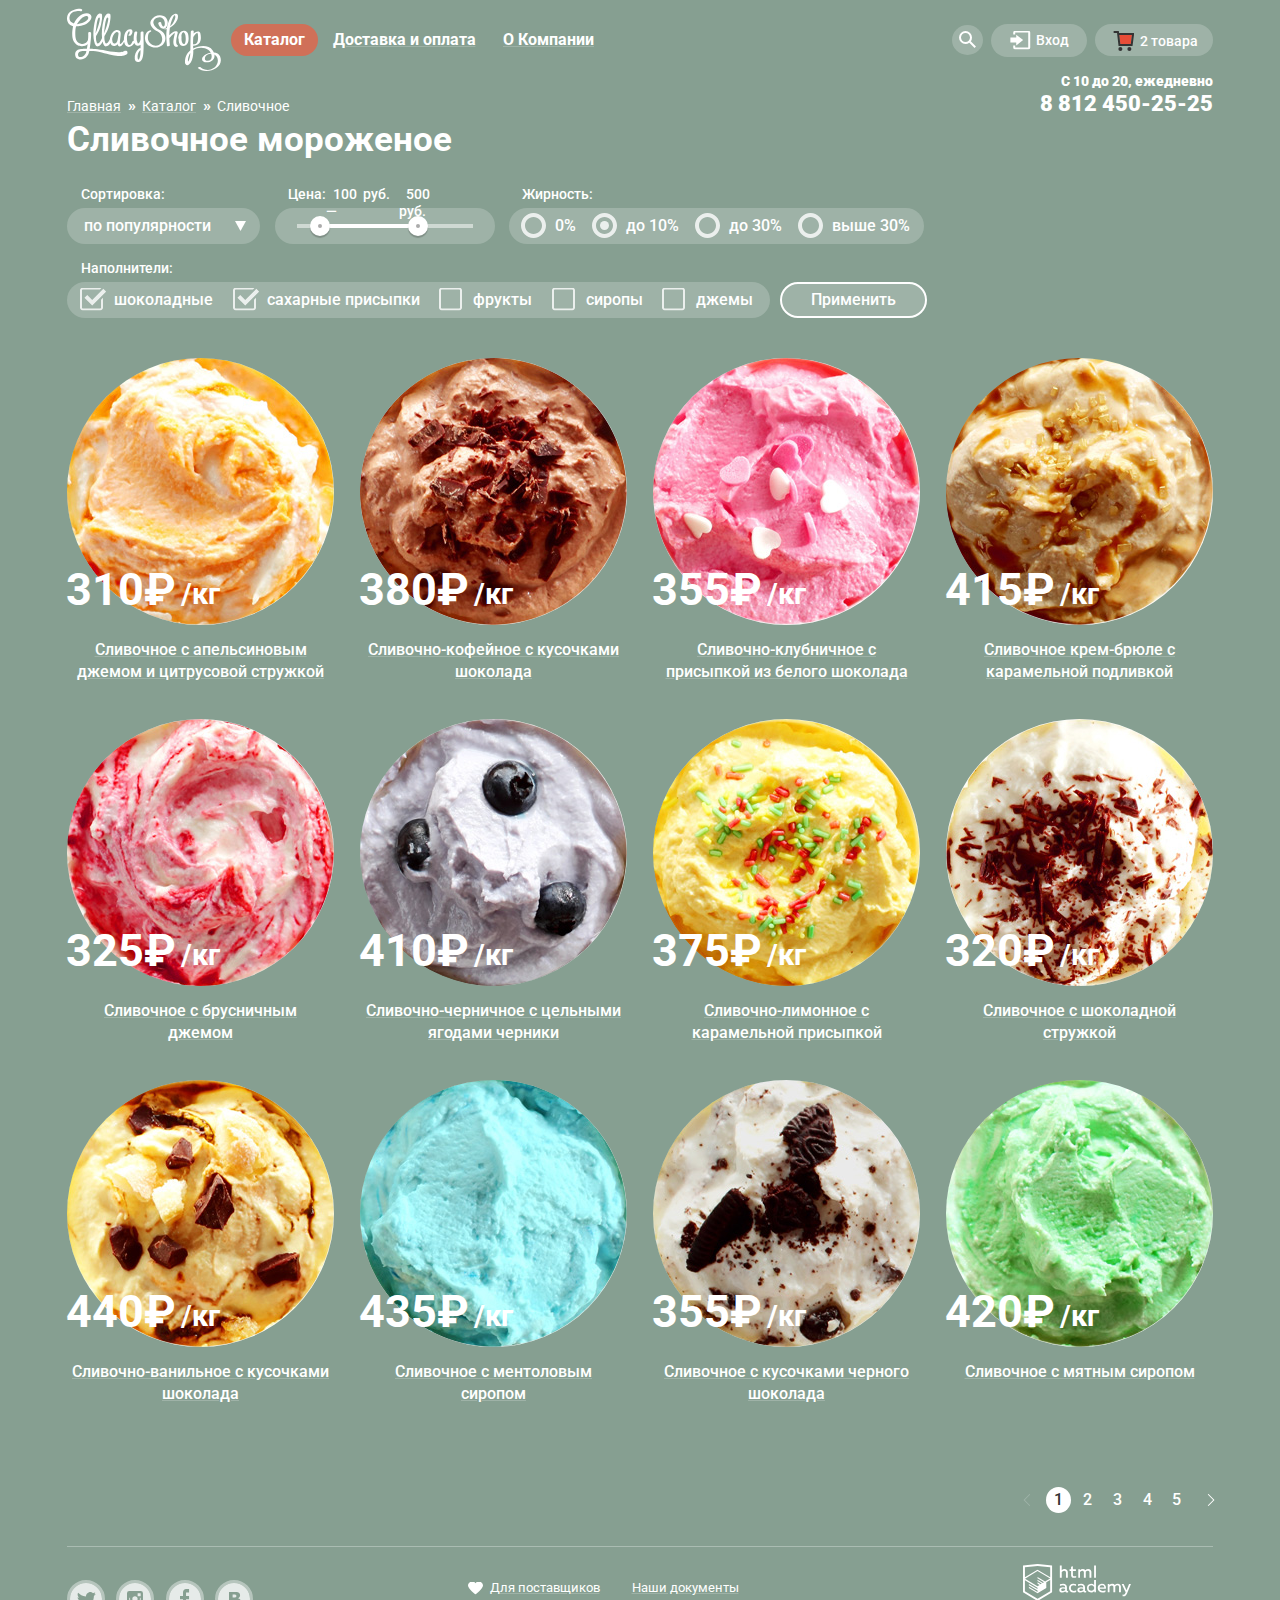
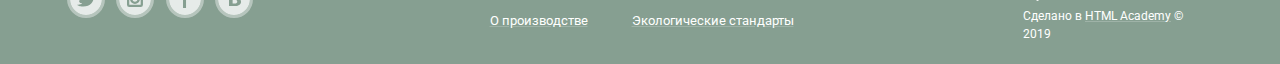
==== catalog.html @ 472b32ab "project Gllacy" ====
<!DOCTYPE html>
<html lang="ru">

<head>
	<meta charset="UTF-8">
	<title>HTML Academy: Каталог Глейси</title>
	<link href="https://fonts.googleapis.com/css?family=Roboto:400,500,700&amp;subset=cyrillic" rel="stylesheet">
	<link rel="stylesheet" href="css/normalize.css">
	<link rel="stylesheet" href="css/style.css">
	<link rel="shortcut icon" type="image/x-icon" href="img/ico/icon-favicon.ico">
</head>

<body class="inner-page container">
	<header class="main-header container">
		<nav class="main-navigation">
			<a class="main-header-logo" href="index.html">
				<img src="img/svg/logo.svg" width="154" height="64" alt="Логотип «Gllacy»">
			</a>
			<ul class="site-navigation-list">
				<li class="site-navigation-item site-navigation-item--active">
					<a class="site-navigation-link" href="#">Каталог</a>
					<div class="submenu-block">
						<ul class="submenu-site-navigation">
							<li class="submenu-site-item submenu-site-item--title">
								<span class="submenu-title">Новинки</span>
							</li>
							<li class="submenu-site-item submenu-site-link--current">
								<a class="submenu-site-link">Сливочное</a>
							</li>
							<li class="submenu-site-item">
								<a class="submenu-site-link" href="#">Щербеты</a>
							</li>
							<li class="submenu-site-item">
								<a class="submenu-site-link" href="#">Фруктовый лед</a>
							</li>
							<li class="submenu-site-item">
								<a class="submenu-site-link" href="#">Мелорин</a>
							</li>
						</ul>
					</div>
				</li>
				<li class="site-navigation-item">
					<a class="site-navigation-link" href="#">Доставка и оплата</a>
				</li>
				<li class="site-navigation-item">
					<a class="site-navigation-link" href="#">О Компании</a>
				</li>
			</ul>
			<ul class="user-navigation">
				<li class="search-item">
					<a class="btn btn-user-navigation btn-search" href="#" aria-label="Поиск">
						<svg xmlns="http://www.w3.org/2000/svg" xmlns:xlink="http://www.w3.org/1999/xlink" width="17" height="17"
							viewBox="0 0 17 17">
							<path fill="#fff"
								d="M16.958 15.527L11.75 10.32A6.455 6.455 0 0 0 13 6.5 6.5 6.5 0 1 0 6.5 13a6.465 6.465 0 0 0 3.839-1.263l5.205 5.204 1.414-1.414zM6.5 11C4.019 11 2 8.981 2 6.5S4.019 2 6.5 2 11 4.019 11 6.5 8.981 11 6.5 11z" />
						</svg>
					</a>
					<div class="search-block">
						<form class="form-search" action="https://echo.htmlacademy.ru" method="GET">
							<input type="search" placeholder="Что ищем?">
						</form>
					</div>
				</li>
				<li class="input-item">
					<a class="btn btn-user-navigation btn-input" href="#">Вход</a>
					<div class="input-block">
						<form class="form-input" action="https://echo.htmlacademy.ru" method="POST">
							<p class="form-item-input">
								<input type="email" placeholder="Электронная почта">
							</p>
							<p class="form-item-input">
								<input type="password" placeholder="Пароль">
							</p>
							<div class="form-item-bottom">
								<button class="btn btn-input-form" type="submit">Войти</button>
								<p class="form-link-block">
									<a class="form-link form-link-restore" href="#">Забыли пароль?</a>
									<a class="form-link form-link-regist" href="#">Новая регистрация</a>
								</p>
							</div>
						</form>
					</div>
				</li>
				<li class="basket-item">
					<a class="btn btn-user-navigation btn-basket" href="#">2 товара</a>
					<div class="basket-block">
						<div class="basket-form-block">
							<div class="basket-table-row">
								<button class="btn-delete" type="button" aria-label="Убрать из корзины"></button>
								<p class="basket-goods-name">Пломбир с апельсиновым джемом</p>
								<p class="basket-goods-worth">1,5 кг х <span class="decor-el-price">200 руб.</span></p>
								<p class="basket-goods-price">300 руб.</p>
							</div>
							<div class="basket-table-row">
								<button class="btn-delete" type="button" aria-label="Убрать из корзины"></button>
								<p class="basket-goods-name">Клубничный пломбир с присыпкой из белого шоколада</p>
								<p class="basket-goods-worth">1,5 кг х <span class="decor-el-price">300 руб.</span></p>
								<p class="basket-goods-price">450 руб.</p>
							</div>
							<span class="basket-table-title">Итого: 750 руб.</span>
							<a class="btn btn-basket-table" href="#">Оформить заказ</a>
						</div>
					</div>
				</li>
			</ul>
		</nav>
		<p class="header-contacts">
			<b class="header-contacts-time">С 10 до 20, ежедневно</b>
			<b class="header-contacts-tel">8 812 450-25-25</b>
		</p>
	</header>
	<main class="container">
		<section class="breadcrumbs">
			<h2 class="visually-hidden">Навигационная цепочка</h2>
			<ul class="breadcrumbs-list">
				<li class="breadcrumbs-item">
					<a href="index.html">Главная</a>
				</li>
				<li class="breadcrumbs-item">
					<a href="#">Каталог</a>
				</li>
				<li class="breadcrumbs-item breadcrumbs-item-current">
					<a>Сливочное</a>
				</li>
			</ul>
		</section>

		<h1 class="catalog-title">Сливочное мороженое</h1>

		<section class="filters">
			<h2 class="visually-hidden">Фильтры:</h2>
			<form class="filters-form" method="POST" action="https://echo.htmlacademy.ru">
				<fieldset class="filters-item filters-sorting">
					<legend class="legend-title">Сортировка:</legend>
					<select class="sorting-list" name="sorting">
						<option value="popular">По популярности</option>
						<option value="up">Сначала недорогие</option>
						<option value="down">Сначала дорогие</option>
						<option value="fat">По жирности</option>
					</select>
				</fieldset>
				<fieldset class="filters-item filters-range">
					<legend class="legend-title legend-price-title">Цена:</legend>
					<div class="range-filter">
						<div class="range-controls">
							<div class="scale">
								<div class="bar"></div>
							</div>
							<div class="toggle toggle-min"></div>
							<div class="toggle toggle-max"></div>
						</div>
						<div class="price-controls">
							<label class="min-price">
								<input type="text" name="min-price" value="100">руб.&mdash;
							</label>
							<label class="max-price">
								<input type="text" name="max-price" value="500">руб.
							</label>
						</div>
					</div>
				</fieldset>
				<fieldset class="filters-item filters-fat">
					<legend class="legend-title legend-fat-title">Жирность:</legend>
					<ul class="filters-fat-list">
						<li class="filters-fat-item">
							<input class="visually-hidden filters-form-input filters-form-radio" id="id-fat-0" type="radio" name="filters-radio" value="fat-0">
							<label for="id-fat-0">0%</label>
						</li>
						<li class="filters-fat-item">
							<input class="visually-hidden filters-form-input filters-form-radio" id="id-fat-to-10" type="radio" name="filters-radio" value="fat-to-10" checked>
							<label for="id-fat-to-10">до 10%</label>
						</li>
						<li class="filters-fat-item">
							<input class="visually-hidden filters-form-input filters-form-radio" id="id-fat-to-30" type="radio" name="filters-radio" value="fat-to-30">
							<label for="id-fat-to-30">до 30%</label>
						</li>
						<li class="filters-fat-item">
							<input class="visually-hidden filters-form-input filters-form-radio" id="id-fat-from-30" type="radio" name="filters-radio" value="fat-from-30">
							<label for="id-fat-from-30">выше 30%</label>
						</li>
					</ul>
				</fieldset>
				<fieldset class="filters-item filters-filler">
					<legend class="legend-title">Наполнители:</legend>
					<ul class="filters-filler-list">
						<li class="filters-filler-item">
							<input class="visually-hidden filters-form-input filters-form-checkbox" id="id-filler-chocolate" type="checkbox" name="chocolate" checked>
							<label for="id-filler-chocolate">Шоколадные</label>
						</li>
						<li class="filters-filler-item">
							<input class="visually-hidden filters-form-input filters-form-checkbox" id="id-filler-sugar-powder" type="checkbox" name="sugar-powder" checked>
							<label for="id-filler-sugar-powder">Сахарные присыпки</label>
						</li>
						<li class="filters-filler-item">
							<input class="visually-hidden filters-form-input filters-form-checkbox" id="id-filler-fruit" type="checkbox" name="fruit">
							<label for="id-filler-fruit">Фрукты</label>
						</li>
						<li class="filters-filler-item">
							<input class="visually-hidden filters-form-input filters-form-checkbox" id="id-filler-syrop" type="checkbox" name="syrop">
							<label for="id-filler-syrop">Сиропы</label>
						</li>
						<li class="filters-filler-item">
							<input class="visually-hidden filters-form-input filters-form-checkbox" id="id-filler-jam" type="checkbox" name="jam">
							<label for="id-filler-jam">Джемы</label>
						</li>
					</ul>
				</fieldset>
				<button class="btn btn-filters" type="submit">Применить</button>
			</form>
		</section>
		
		<section class="catalog">
			<ul class="catalog-list">
				<li class="catalog-item">
					<a class="catalog-item-title" href="#">
						<h3>Сливочное с апельсиновым джемом и цитрусовой стружкой</h3>
					</a>
					<img class="catalog-item-img" src="img/jpg/hits1.jpg" width="267" height="267"
						alt="Сливочное с апельсиновым джемом мороженое">
					<p class="catalog-item-price">310₽<span class="price-element">/кг</span></p>
					<div class="catalog-item-hover-btn">
						<a class="btn btn-fast-view" href="#">Быстрый просмотр</a>
					</div>
				</li>
				<li class="catalog-item">
					<a class="catalog-item-title" href="#">
						<h3>Сливочно-кофейное с кусочками шоколада</h3>
					</a>
					<img class="catalog-item-img" src="img/jpg/hits2.jpg" width="267" height="267"
						alt="Сливочное с апельсиновым джемом мороженое">
					<p class="catalog-item-price">380₽<span class="price-element">/кг</span></p>
					<div class="catalog-item-hover-btn">
						<a class="btn btn-fast-view" href="#">Быстрый просмотр</a>
					</div>
				</li>
				<li class="catalog-item">
					<a class="catalog-item-title" href="#">
						<h3>Сливочно-клубничное с присыпкой из белого шоколада</h3>
					</a>
					<img class="catalog-item-img" src="img/jpg/hits3.jpg" width="267" height="267" alt="Сливочно-клубничное мороженое">
					<p class="catalog-item-price">355₽<span class="price-element">/кг</span></p>
					<div class="catalog-item-hover-btn">
						<a class="btn btn-fast-view" href="#">Быстрый просмотр</a>
					</div>
				</li>
				<li class="catalog-item">
					<a class="catalog-item-title" href="#">
						<h3>Сливочное крем-брюле с карамельной подливкой</h3>
					</a>
					<img class="catalog-item-img" src="img/jpg/hits4.jpg" width="267" height="267" alt="Сливочное крем-брюле">
					<p class="catalog-item-price">415₽<span class="price-element">/кг</span></p>
					<div class="catalog-item-hover-btn">
						<a class="btn btn-fast-view" href="#">Быстрый просмотр</a>
					</div>
				</li>
				<li class="catalog-item">
					<a class="catalog-item-title" href="#">
						<h3>Сливочное с брусничным джемом</h3>
					</a>
					<img class="catalog-item-img" src="img/jpg/product5.jpg" width="267" height="267" alt="Сливочное с брусничным джемом">
					<p class="catalog-item-price">325₽<span class="price-element">/кг</span></p>
					<div class="catalog-item-hover-btn">
						<a class="btn btn-fast-view" href="#">Быстрый просмотр</a>
					</div>
				</li>
				<li class="catalog-item">
					<a class="catalog-item-title" href="#">
						<h3>Сливочно-черничное с цельными ягодами черники</h3>
					</a>
					<img class="catalog-item-img" src="img/jpg/product6.jpg" width="267" height="267" alt="Сливочно-черничное мороженое">
					<p class="catalog-item-price">410₽<span class="price-element">/кг</span></p>
					<div class="catalog-item-hover-btn">
						<a class="btn btn-fast-view" href="#">Быстрый просмотр</a>
					</div>
				</li>
				<li class="catalog-item">
					<a class="catalog-item-title" href="#">
						<h3>Сливочно-лимонное с карамельной присыпкой</h3>
					</a>
					<img class="catalog-item-img" src="img/jpg/product7.jpg" width="267" height="267" alt="Сливочно-лимонное мороженое">
					<p class="catalog-item-price">375₽<span class="price-element">/кг</span></p>
					<div class="catalog-item-hover-btn">
						<a class="btn btn-fast-view" href="#">Быстрый просмотр</a>
					</div>
				</li>
				<li class="catalog-item">
					<a class="catalog-item-title" href="#">
						<h3>Сливочное с шоколадной стружкой</h3>
					</a>
					<img class="catalog-item-img" src="img/jpg/product8.jpg" width="267" height="267" alt="Сливочное с шоколадной стружкой">
					<p class="catalog-item-price">320₽<span class="price-element">/кг</span></p>
					<div class="catalog-item-hover-btn">
						<a class="btn btn-fast-view" href="#">Быстрый просмотр</a>
					</div>
				</li>
				<li class="catalog-item">
					<a class="catalog-item-title" href="#">
						<h3>Сливочно-ванильное с кусочками шоколада</h3>
					</a>
					<img class="catalog-item-img" src="img/jpg/product9.jpg" width="267" height="267" alt="Сливочно-ванильное мороженое">
					<p class="catalog-item-price">440₽<span class="price-element">/кг</span></p>
					<div class="catalog-item-hover-btn">
						<a class="btn btn-fast-view" href="#">Быстрый просмотр</a>
					</div>
				</li>
				<li class="catalog-item">
					<a class="catalog-item-title" href="#">
						<h3>Сливочное с ментоловым сиропом</h3>
					</a>
					<img class="catalog-item-img" src="img/jpg/product10.jpg" width="267" height="267" alt="Сливочное с ментоловым сиропом">
					<p class="catalog-item-price">435₽<span class="price-element">/кг</span></p>
					<div class="catalog-item-hover-btn">
						<a class="btn btn-fast-view" href="#">Быстрый просмотр</a>
					</div>
				</li>
				<li class="catalog-item">
					<a class="catalog-item-title" href="#">
						<h3>Сливочное с кусочками черного шоколада</h3>
					</a>
					<img class="catalog-item-img" src="img/jpg/product11.jpg" width="267" height="267" alt="Сливочное с кусочками черного шоколада">
					<p class="catalog-item-price">355₽<span class="price-element">/кг</span></p>
					<div class="catalog-item-hover-btn">
						<a class="btn btn-fast-view" href="#">Быстрый просмотр</a>
					</div>
				</li>
				<li class="catalog-item">
					<a class="catalog-item-title" href="#">
						<h3>Сливочное с мятным сиропом</h3>
					</a>
					<img class="catalog-item-img" src="img/jpg/product12.jpg" width="267" height="267" alt="Сливочное с мятным сиропом">
					<p class="catalog-item-price">420₽<span class="price-element">/кг</span></p>
					<div class="catalog-item-hover-btn">
						<a class="btn btn-fast-view" href="#">Быстрый просмотр</a>
					</div>
				</li>
			</ul>
		</section>
		
		<section class="pagination">
			<h2 class="visually-hidden">Пагинация по каталогу</h2>
			<ul class="pagination-list">
				<li class="pagination-item pagination-item-back">
					<a class="btn-pagination">
						<span class="visually-hidden">Назад</span>
					</a>
				</li>
				<li class="pagination-item pagination-item-current">
					<a class="btn-pagination">1</a>
				</li>
				<li class="pagination-item">
					<a class="btn-pagination" href="#">2</a>
				</li>
				<li class="pagination-item">
					<a class="btn-pagination" href="#">3</a>
				</li>
				<li class="pagination-item">
					<a class="btn-pagination" href="#">4</a>
				</li>
				<li class="pagination-item">
					<a class="btn-pagination" href="#">5</a>
				</li>
				<li class="pagination-item pagination-item-next">
					<a class="btn-pagination btn-pagination-next" href="#">
						<span class="visually-hidden">Вперед</span>
					</a>
				</li>
			</ul>
		</section>
	</main>
	<footer class="main-footer container">
		<ul class="footer-social-list">
			<li class="footer-social-item">
				<a class="social-btn social-btn-tw" href="#">
					<span class="visually-hidden">Твиттер</span>
					<svg xmlns="http://www.w3.org/2000/svg" width="32" height="32" viewBox="0 0 32 32">
						<path fill="#FFF"
							d="M16 0C7.164 0 0 7.164 0 16c0 8.837 7.164 16 16 16 8.837 0 16-7.163 16-16 0-8.836-7.163-16-16-16zm7.944 12.809c-.251 6.516-3.463 10.832-10.992 10.702h-.486c-.447 0-4.543-.443-5.344-1.823 2.479.19 4.247-.406 5.12-1.136-1.048-.289-2.923-.461-3.251-2.848.384.104.618.221 1.299.113-1.307-.824-2.758-1.519-2.679-3.643.311.317 1.164.518 1.46.457-.768-.233-2.149-3.244-.974-4.781 1.984 1.79 4.075 3.482 7.804 3.643.227-2.214 1.24-3.699 3.168-4.325 1.84-.479 3.255.26 3.901 1.138.737-.224 1.453-.466 2.193-.685-.004.833-.569 1.463-.935 1.709.747.165 1.423-.475 1.423-.475-.184.963-1.094 1.725-1.707 1.954z" />
					</svg>
				</a>
			</li>
			<li class="footer-social-item">
				<a class="social-btn" href="#">
					<span class="visually-hidden">Инстаграм</span>
					<svg xmlns="http://www.w3.org/2000/svg" width="32" height="32" viewBox="0 0 32 32">
						<g fill="#FFF">
							<path
								d="M20.916 16a4.938 4.938 0 1 1-9.877 0c0-.394.051-.773.138-1.14h-.897v6.838h11.396V14.86h-.897c.086.367.137.746.137 1.14z" />
							<path
								d="M15.978 18.659c1.466 0 2.659-1.193 2.659-2.659s-1.193-2.659-2.659-2.659c-1.466 0-2.659 1.193-2.659 2.659s1.192 2.659 2.659 2.659zM18.637 10.302h3.039v3.039h-3.039z" />
							<path
								d="M16 0C7.164 0 0 7.164 0 16c0 8.837 7.164 16 16 16 8.837 0 16-7.163 16-16 0-8.836-7.163-16-16-16zm7.955 21.698a2.285 2.285 0 0 1-2.279 2.279H10.279A2.285 2.285 0 0 1 8 21.698V10.302a2.286 2.286 0 0 1 2.279-2.279h11.396a2.286 2.286 0 0 1 2.279 2.279v11.396z" />
						</g>
					</svg>
				</a>
			</li>
			<li class="footer-social-item">
				<a class="social-btn" href="#">
					<span class="visually-hidden">Фейсбук</span>
					<svg xmlns="http://www.w3.org/2000/svg" width="32" height="32" viewBox="0 0 32 32">
						<path fill="#FFF"
							d="M16 0C7.164 0 0 7.163 0 16s7.164 16 16 16c8.837 0 16-7.164 16-16S24.837 0 16 0zm4.062 9.455h-3.021v3.444h3.021v3.445h-3.021v8.61H14.02v-8.61H11v-3.445h3.021V9.455c0-1.902 1.353-3.445 3.021-3.445h3.021v3.445z" />
					</svg>
				</a>
			</li>
			<li class="footer-social-item">
				<a class="social-btn" href="#">
					<span class="visually-hidden">Вконтакте</span>
					<svg xmlns="http://www.w3.org/2000/svg" width="32" height="32" viewBox="0 0 32 32">
						<g fill="#FFF">
							<path
								d="M16.637 14.495c.402-.019.719-.082.951-.188.326-.145.54-.33.641-.559.101-.229.15-.496.15-.797 0-.232-.058-.465-.174-.697-.116-.232-.322-.405-.617-.517-.264-.1-.592-.155-.984-.165a76.242 76.242 0 0 0-1.652-.014h-.339v2.965h.565c.571 0 1.057-.009 1.459-.028zM18.118 17.084c-.282-.081-.672-.125-1.166-.132a127.97 127.97 0 0 0-1.55-.009h-.79v3.493h.264c1.014 0 1.74-.003 2.18-.009a3.2 3.2 0 0 0 1.212-.245c.377-.157.633-.364.774-.625s.214-.562.214-.9c0-.446-.088-.788-.261-1.03-.17-.241-.464-.423-.877-.543z" />
							<path
								d="M16 0C7.164 0 0 7.164 0 16c0 8.837 7.164 16 16 16 8.837 0 16-7.163 16-16 0-8.836-7.163-16-16-16zm6.602 20.531a3.73 3.73 0 0 1-1.124 1.327c-.552.415-1.161.71-1.823.886s-1.501.264-2.519.264h-6.121V8.987h5.443c1.13 0 1.957.038 2.48.113a5.126 5.126 0 0 1 1.561.5c.533.27.929.632 1.189 1.087.26.455.392.975.392 1.558 0 .678-.179 1.278-.536 1.795-.358.518-.863.92-1.517 1.208v.075c.917.182 1.642.559 2.179 1.13.537.571.807 1.325.807 2.261 0 .678-.138 1.283-.411 1.817z" />
						</g>
					</svg>
				</a>
			</li>
		</ul>
		<ul class="footer-menu-list">
			<li class="footer-menu-item">
				<a class="footer-supplier-link" href="#">Для поставщиков</a>
			</li>
			<li class="footer-menu-item ">
				<a href="#">Наши документы</a>
			</li>
			<li class="footer-menu-item footer-menu-item--production">
				<a href="#">О производстве</a>
			</li>
			<li class="footer-menu-item ">
				<a href="#">Экологические стандарты</a>
			</li>
		</ul>
		<div class="footer-copyright">
			<img src="img/svg/logo-htmlacademy.svg" width="108" height="39" alt="Логотип «HTML Academy»">
			<p class="copyright-text">Сделано в <a class="footer-copyright-link"
					href="https://htmlacademy.ru/profession/frontender" target="_blank">HTML
					Academy</a> © 2019</p>
		</div>
	</footer>
</body>

</html>
---- css/style.css ----
body {
	height: 100%;
	margin: 0 auto;

	font-family: "Roboto",  "Verdana", sans-serif;
	font-size: 16px;
	line-height: 22px;
	font-weight: 700;
	color: rgba(255, 255, 255, 1);

	background-color: rgba(134, 159, 145, 1);
}

.container {
	max-width: 1146px;
	margin: 0 auto;
}

img {
	max-width: 100%;
	height: auto;
}

a {
	text-decoration: none;
}

.visually-hidden:not(:focus):not(:active),
input[type="checkbox"].visually-hidden,
input[type="radio"].visually-hidden {
    position: absolute;
    width: 1px;
    height: 1px;
    margin: -1px;
    border: 0;
    padding: 0;
    white-space: nowrap;
    -webkit-clip-path: inset(100%);
            clip-path: inset(100%);
    clip: rect(0 0 0 0);
    overflow: hidden;
}

.wrapper-background {
	width: 100%;
	background-repeat: no-repeat;
	background-position: center 0;

	-webkit-transition: 0.4s ease-out;

	-o-transition: 0.4s ease-out;

	transition: 0.4s ease-out;
}

.wrapper-background--first {
	background-color: rgba(134, 159, 145, 1);
	background-image: url("../img/png/banner-cream1.png");
}

.wrapper-background--second {
	background-color: rgba(137, 150, 166, 1);
	background-image: url("../img/png/banner-cream2.png");
}

.wrapper-background--third {
	background-color: rgba(157, 139, 132, 1);
	background-image: url("../img/png/banner-cream3.png");
}

.btn {
	display: inline-block;

	font-size: 18px;
	color: rgba(255, 255, 255, 1);
	text-align: center;
	vertical-align: middle;

	border: none;
	background-image: -webkit-gradient(linear, left top, left bottom, from(#f26843), to(#e74a35));
	background-image: -webkit-linear-gradient(#f26843, #e74a35);
	background-image: -o-linear-gradient(#f26843, #e74a35);
	background-image: linear-gradient(#f26843, #e74a35);
	-webkit-box-shadow: 0px 2px 2px 0px rgba(172, 16, 0, 0.6);
	        box-shadow: 0px 2px 2px 0px rgba(172, 16, 0, 0.6);

	cursor: pointer;
}

.btn:hover,
.btn:focus {
	background-image: -webkit-gradient(linear, left top, left bottom, from(#f58669), to(#ec6f5e));
	background-image: -webkit-linear-gradient(#f58669, #ec6f5e);
	background-image: -o-linear-gradient(#f58669, #ec6f5e);
	background-image: linear-gradient(#f58669, #ec6f5e);
}

.btn:active {
	background-image: -webkit-gradient(linear, left top, left bottom, from(#e74a35), to(#f26843));
	background-image: -webkit-linear-gradient(#e74a35, #f26843);
	background-image: -o-linear-gradient(#e74a35, #f26843);
	background-image: linear-gradient(#e74a35, #f26843);
	-webkit-box-shadow: inset 0px 2px 2px 0px rgba(148, 39, 24, 1);
	        box-shadow: inset 0px 2px 2px 0px rgba(148, 39, 24, 1);
}

.main-header {
	position: relative;

	display: -webkit-box;

	display: -ms-flexbox;

	display: flex;
	-webkit-box-pack: justify;
	    -ms-flex-pack: justify;
	        justify-content: space-between;
}

.inner-page .main-header {
	margin-bottom: 15px;
}

.main-navigation {
	display: -webkit-box;
	display: -ms-flexbox;
	display: flex;
	flex-wrap: wrap;
	width: 100%;
	min-height: 80px;
}

.main-header-logo {
	-ms-flex-item-align: center;
	    -ms-grid-row-align: center;
	    align-self: center;
	width: 154px;
	height: 64px;
	margin-right: 10px;
}

.site-navigation-list {
	display: -webkit-box;
	display: -ms-flexbox;
	display: flex;
	flex-wrap: wrap;
	align-content: center;
	-webkit-box-pack: justify;
	    -ms-flex-pack: justify;
	        justify-content: space-between;
	-webkit-box-align: center;
	    -ms-flex-align: center;
	        align-items: center;
	width: 376px;
	margin: 0;
	padding: 0;

	list-style: none;
}

.site-navigation-item {
	position: relative;

	padding: 5px 13px;

	border-radius: 20px;
}

.site-navigation-item:hover {
	background-color: rgba(255, 255, 255, 1);
	
	-webkit-transition: color, background-color 0.2s, 0.2s ease-out;
	
	-o-transition: color, background-color 0.2s, 0.2s ease-out;
	
	transition: color, background-color 0.2s, 0.2s ease-out;
}

.site-navigation-item:hover .site-navigation-link {
	color: rgba(50, 50, 50, 1);
	text-decoration: none;
}

.site-navigation-link {
	line-height: 18px;
	color: rgba(255, 255, 255, 1);
	text-decoration: underline;
	-webkit-text-decoration-color: rgba(255, 255, 255, 0.2);
	        text-decoration-color: rgba(255, 255, 255, 0.2);
}

.site-navigation-item:active {
	-webkit-box-shadow: inset 0px 2px 2px 0px rgba(105, 105, 105, 1);
	        box-shadow: inset 0px 2px 2px 0px rgba(105, 105, 105, 1);
}

.site-navigation-item--active {
	text-decoration: none;

	background-color: rgba(208, 112, 88, 1);
}

.site-navigation-item--active .site-navigation-link {
	text-decoration: none;
}

.site-navigation-item--active:active .site-navigation-link {
	-webkit-box-shadow: none;
	        box-shadow: none;
}

.site-navigation-item--active:hover {
	background-color: rgba(208, 112, 88, 1);
}

.site-navigation-item--active:hover .site-navigation-link {
	color: rgba(255, 255, 255, 1);
}

.submenu-block {
	position: absolute;
	top: 31px;
	left: -6px;
	z-index: 10;
	
	display: none;
	width: 142px;
	padding-top: 5px;

	background-color: transparent;
}

.submenu-site-navigation {
	margin: 0;
	padding: 0;

	list-style: none;

	border-radius: 5px;
	background-color: rgba(255, 255, 255, 1);
	-webkit-box-shadow: 0px 18px 25px 2px rgba(0, 0, 0, 0.4);
	        box-shadow: 0px 18px 25px 2px rgba(0, 0, 0, 0.4);
}

.submenu-site-item {
	padding: 0 20px 10px 19px;
}

.submenu-site-item:nth-child(2) {
	padding: 7px 20px;
}

.submenu-site-item--title {
	margin-right: 9px;
	margin-left: 5px;
	padding: 8px 14px;

	border-bottom: 1px solid rgba(50,50,50,0.2);
}

.submenu-site-item.submenu-site-item--title:hover,
.submenu-site-item.submenu-site-item--title:active {
	background-color: transparent;
}

.submenu-site-item--active {
	background-color: rgba(208, 112, 88, 1);
}

.submenu-site-item--active a {
	color: rgba(255, 255, 255, 1);
}

.submenu-site-link {
	font-weight: 400;
	font-size: 14px;
	line-height: 16px;
	color: rgba(50, 50, 50, 1);
	
	-webkit-transition: 0.2s ease-out;
	
	-o-transition: 0.2s ease-out;
	
	transition: 0.2s ease-out;
}

.submenu-site-item:hover,
.submenu-site-item:focus {
	background-color: rgba(251, 222, 215, 1);
}

.submenu-site-item:active {
	background-color: rgba(246, 181, 165, 1);
}

.submenu-site-link--current {
	padding: 7px 20px;
	background-color: rgba(208, 112, 88, 1);
}

.submenu-site-link--current:hover,
.submenu-site-link--current:active {
	background-color: rgba(208, 112, 88, 1);
}

.submenu-site-link--current .submenu-site-link {
	color: rgba(255, 255, 255, 1);
}

.submenu-title {
	font-size: 14px;
	line-height: 16px;
	color: rgba(50, 50, 50, 1);
}

.site-navigation-item:hover .submenu-block {
	display: block;
}

.user-navigation {
	display: -webkit-box;
	display: -ms-flexbox;
	display: flex;
	-ms-flex-wrap: wrap;
	    flex-wrap: wrap;
	-webkit-box-pack: justify;
	    -ms-flex-pack: justify;
	        justify-content: space-between;
	-webkit-box-align: center;
	    -ms-flex-align: center;
	        align-items: center;
	width: 245px;
	margin: 0;
	margin-left: auto;
	padding: 0;

	list-style: none;
}

.user-navigation li {
	position: relative;

	background-color: rgba(255, 255, 255, 0.2);
}

.user-navigation li:hover {
	background-color: rgba(255, 255, 255, 1);
}

.search-item {
	padding: 4px 7px;

	border-radius: 50%;
}

.btn-user-navigation {
	font-size: 14px;
	line-height: 16px;
	font-weight: 500;

	-webkit-box-shadow: none;

	        box-shadow: none;
	background: transparent;
}

.search-block {
	position: absolute;
	top: 30px;
	right: 0;

	display: none;
	padding-top: 8px;
}

.form-search {
	width: 310px;
	height: 44px;
	padding: 20px 15px;

	border-radius: 5px;
	background-color: rgba(248, 247, 244, 1);
	-webkit-box-shadow: 0px 20px 33px 0px rgba(0, 0, 0, 0.4);
	        box-shadow: 0px 20px 33px 0px rgba(0, 0, 0, 0.4);
}

.search-item:hover .search-block {
	display: block;
}

.form-search input {
	-webkit-box-sizing: border-box;
	        box-sizing: border-box;
	width: 100%;
	height: 100%;
	padding: 13px 14px;

	font-family: "Roboto", "Arial", sans-serif;
	font-weight: 700;
	font-size: 16px;
	line-height: 24px;
	color: rgba(50, 50, 50, 1);

	border-radius: inherit;
	border: none;
	-webkit-box-shadow:  0px 0px 0px 1px rgba(178, 178, 178, 1);
	        box-shadow:  0px 0px 0px 1px rgba(178, 178, 178, 1);
	
	-webkit-transition: 0.2s ease-out;
	
	-o-transition: 0.2s ease-out;
	
	transition: 0.2s ease-out;
}

.form-search input::-webkit-input-placeholder {
	font-weight: 400;
	font-size: 14px;
	line-height: 24px;
	color: rgba(153, 153, 153, 1);
}

.form-search input:-ms-input-placeholder {
	font-weight: 400;
	font-size: 14px;
	line-height: 24px;
	color: rgba(153, 153, 153, 1);
}

.form-search input::-ms-input-placeholder {
	font-weight: 400;
	font-size: 14px;
	line-height: 24px;
	color: rgba(153, 153, 153, 1);
}

.form-search input::placeholder {
	font-weight: 400;
	font-size: 14px;
	line-height: 24px;
	color: rgba(153, 153, 153, 1);
}

.form-search input:hover {
	-webkit-box-shadow: 0px 0px 0px 2px rgba(154, 154, 154, 1);
	        box-shadow: 0px 0px 0px 2px rgba(154, 154, 154, 1);
}

.form-search input:active,
.form-search input:focus {
	-webkit-box-shadow: 0px 0px 0px 1px rgba(0, 0, 0, 0.2);
	        box-shadow: 0px 0px 0px 1px rgba(0, 0, 0, 0.2);
}

.input-item {
	padding: 5px 18px 6px;
	border-radius: 20px;
}

.input-block {
	position: absolute;
	top: 31px;
	right: 0;
	z-index: 10;

	display: none;
	padding-top: 4px;
}

.form-input {
	width: 240px;
	height: 170px;
	padding: 20px 16px 22px 20px;

	border-radius: 5px;
	background-color: rgba(248, 247, 244, 1);
	-webkit-box-shadow: 0px 20px 33px 0px rgba(0, 0, 0, 0.4);
	        box-shadow: 0px 20px 33px 0px rgba(0, 0, 0, 0.4);
}

.input-item:hover .input-block {
	display: block;
}

.form-item-input {
	margin: 0;
	margin-bottom: 20px;
}

.form-item-bottom {
	display: -webkit-box;
	display: -ms-flexbox;
	display: flex;
	-ms-flex-wrap: wrap;
	    flex-wrap: wrap;
	-webkit-box-pack: justify;
	    -ms-flex-pack: justify;
	        justify-content: space-between;
}

.form-link-block {
	width: 121px;
	margin: 0;
}

.form-link-block a:hover,
.form-link-block a:focus {
	color: rgba(232, 77, 55, 1);
	-webkit-text-decoration-color: rgba(232, 77, 55, 1);
	        text-decoration-color: rgba(232, 77, 55, 1);
}

.form-item-input input {
	-webkit-box-sizing: border-box;
	        box-sizing: border-box;
	width: 100%;
	padding: 13px;

	font-family: "Roboto", "Arial", sans-serif;
	font-weight: 700;
	font-size: 16px;
	line-height: 18px;
	color: rgba(50, 50, 50, 1);

	border-radius: 5px;
	border: none;
	-webkit-box-shadow: 0px 0px 0px 1px rgba(178, 178, 178, 1);
	        box-shadow: 0px 0px 0px 1px rgba(178, 178, 178, 1);
	
	-webkit-transition: 0.2s ease-out;
	
	-o-transition: 0.2s ease-out;
	
	transition: 0.2s ease-out;
}

.form-item-input input::-webkit-input-placeholder {
	font-weight: 400;
	font-size: 14px;
	color: rgba(153, 153, 153, 1);
}

.form-item-input input:-ms-input-placeholder {
	font-weight: 400;
	font-size: 14px;
	color: rgba(153, 153, 153, 1);
}

.form-item-input input::-ms-input-placeholder {
	font-weight: 400;
	font-size: 14px;
	color: rgba(153, 153, 153, 1);
}

.form-item-input input::placeholder {
	font-weight: 400;
	font-size: 14px;
	color: rgba(153, 153, 153, 1);
}

.form-item-input input:hover {
	-webkit-box-shadow: 0px 0px 0px 2px rgba(154, 154, 154, 1);
	        box-shadow: 0px 0px 0px 2px rgba(154, 154, 154, 1);
}

.form-item-input input:active,
.form-item-input input:focus {
	-webkit-box-shadow: 0px 0px 0px 1px rgba(154, 154, 154, 0.4);
	        box-shadow: 0px 0px 0px 1px rgba(154, 154, 154, 0.4);
}

.btn-input-form {
	padding: 11px 24px;

	line-height: 24px;

	border-radius: 18px;
	-webkit-box-shadow: 0px 1px 2px 0px rgba(172, 16, 0, 1);
	        box-shadow: 0px 1px 2px 0px rgba(172, 16, 0, 1);
}

.form-link {
	font-size: 13px;
	line-height: 20px;
	font-weight: 400;
	color: rgba(50, 50, 50, 1);

	text-decoration: underline;
	-webkit-text-decoration-color: rgba(50, 50, 50, 1);
	        text-decoration-color: rgba(50, 50, 50, 1);
	
	-webkit-transition: 0.2s ease-out;
	
	-o-transition: 0.2s ease-out;
	
	transition: 0.2s ease-out;
}

.btn-user-navigation:hover,
.btn-user-navigation:focus {
	background: none;
}

.btn-user-navigation:active {
	-webkit-box-shadow: none;
	        box-shadow: none;
}

.search-item:hover path,
.search-item:focus path {
	fill: black;
	
	-webkit-transition: fill 0.2s ease-out;
	
	-o-transition: fill 0.2s ease-out;
	
	transition: fill 0.2s ease-out;
}

.btn-input {
	position: relative;

	padding-left: 27px;
}

.btn-input::before {
	content: "";

	position: absolute;
	top: 50%;
	right: 50%;

	width: 21px;
	height: 19px;

	background-image: url("../img/svg/entrance-white.svg");
	background-repeat: no-repeat;
	background-position: center;

	-webkit-transform: translateY(-50%) translateX(-37%);

	    -ms-transform: translateY(-50%) translateX(-37%);

	        transform: translateY(-50%) translateX(-37%);
}

.basket-item {
	padding: 5px 16px;
	border-radius: 20px;
}

.btn-basket {
	position: relative;
	padding-left: 29px;
}

.inner-page .btn-basket {
	padding-left: 30px;
}

.btn-basket::before {
	content: "";

	position: absolute;
	top: 50%;
	right: 50%;

	width: 21px;
	height: 20px;

	background-image: url("../img/svg/basket.svg");
	background-repeat: no-repeat;
	background-position: center;

	-webkit-transform: translateY(-50%) translateX(-60%);

	    -ms-transform: translateY(-50%) translateX(-60%);

	        transform: translateY(-50%) translateX(-60%);
}

.input-item:hover .btn-input,
.input-item:focus .btn-input,
.basket-item:hover .btn-basket,
.basket-item:focus .btn-basket {
	color: rgba(50, 50, 50, 1);
}

.input-item:hover .btn-input::before,
.input-item:hover .btn-input::before {
	background-image: url("../img/svg/entrance.svg");
	
	-webkit-transition: background-image 0.2s ease-out;
	
	-o-transition: background-image 0.2s ease-out;
	
	transition: background-image 0.2s ease-out;
}

.basket-item:hover .btn-basket::before,
.basket-item:focus .btn-basket::before {
	background-image: url("../img/svg/basket-red.svg");
	
	-webkit-transition: background-image 0.2s ease-out;
	
	-o-transition: background-image 0.2s ease-out;
	
	transition: background-image 0.2s ease-out;
}

.inner-page .basket-item {
	position: relative;

	padding: 5px 15px;
}

.inner-page .user-navigation {
	width: 261px;
}

.inner-page .btn-basket::before {
	right: 58%;

	background-image: url("../img/svg/basket-red.svg");
	background-repeat: no-repeat;
	background-position: 0 0;
}

.basket-block {
	position: absolute;
	top: 30px;
	right: 0;
	z-index: 15;

	display: none;
	padding-top: 5px;
}

.basket-form-block {
	-webkit-box-sizing: border-box;
	        box-sizing: border-box;
	display: -webkit-box;
	display: -ms-flexbox;
	display: flex;
	-ms-flex-wrap: wrap;
	    flex-wrap: wrap;
	-webkit-box-orient: vertical;
	-webkit-box-direction: normal;
	    -ms-flex-direction: column;
	        flex-direction: column;
	width: 540px;
	padding: 29px 15px 24px;

	color: rgba(50, 50, 50, 1);
	
	border-radius: 5px;
	background-color: rgba(255, 255, 255, 1);
	-webkit-box-shadow: 0px 20px 20px 0px rgba(0, 0, 0, 0.4);
	        box-shadow: 0px 20px 20px 0px rgba(0, 0, 0, 0.4);
}

.basket-table-title {
	margin-bottom: 15px;

	font-size: 15px;
	line-height: 18px;
	text-align: right;
}

.btn-delete {
	position: relative;

	display: inline-block;
	width: 16px;
	height: 16px;
	vertical-align: middle;

	border: 0;
	background-color: transparent;

	cursor: pointer;
}

.btn-delete::before,
.btn-delete::after {
	content: "";

	position: absolute;
	top: 3px;
	left: 0;

	width: 16px;
	height: 1px;

	background-color: rgba(35, 31, 32, 1);

	-webkit-transform: translateY(-50%);

	    -ms-transform: translateY(-50%);

	        transform: translateY(-50%);
}

.btn-delete::before {
	-webkit-transform: rotate(45deg);
	    -ms-transform: rotate(45deg);
	        transform: rotate(45deg);
}

.btn-delete::after {
	-webkit-transform: rotate(-45deg);
	    -ms-transform: rotate(-45deg);
	        transform: rotate(-45deg);
}

.btn-delete:hover::before,
.btn-delete:hover::after,
.btn-delete:focus::before,
.btn-delete:focus::after {
	opacity: 0.6;
}

.btn-delete:active::before,
.btn-delete:active::after {
	opacity: 0.2;
}

.basket-table-row {
	display: -webkit-box;
	display: -ms-flexbox;
	display: flex;
	-webkit-box-align: baseline;
	    -ms-flex-align: baseline;
	        align-items: baseline;
	min-height: 33px;
	margin-bottom: 20px;

	font-weight: 400;
	font-size: 13px;
	line-height: 16px;
}

.basket-table-row:nth-child(2) {
	width: 100%;
	margin-bottom: 14px;
	padding-bottom: 15px;

	border-bottom: 1px solid rgba(202, 202, 199, 1);
}

.basket-goods-name {
	position: relative;

	width: 230px;
	margin: 0;
	padding: 0 16px 0 57px;
}

.basket-goods-name::before {
	content: "";

	position: absolute;
	left: 12px;

	width: 33px;
	height: 33px;

	background-repeat: no-repeat;
	background-position: 0 0;

	-webkit-transform: translateY(-50%);

	    -ms-transform: translateY(-50%);

	        transform: translateY(-50%);
}

.basket-table-row:nth-child(1) .basket-goods-name::before {
	top: 50%;
	background-image: url("../img/png/cream1-mini.png");
}

.basket-table-row:nth-child(2) .basket-goods-name::before {
	top: 25%;
	background-image: url("../img/png/cream2-mini.png");
}

.basket-goods-worth {
	margin: 0;
	margin-right: 28px;
}

.basket-goods-price {
	margin: 0;
}

.decor-el-price {
	color: rgba(153, 153, 153, 1);
}

.btn-basket-table {
	margin-left: auto;
	padding: 9px 14px;

	border-radius: 18px;
}

.basket-item:hover .basket-block {
	display: block;
}

.header-contacts {
	position: absolute;
	bottom: -36px;
	right: 0;
	z-index: 0;
	
	margin: 0;
	
	text-align: right;
}

.header-contacts-time {
	margin-bottom: 4px;
	
	font-size: 14px;
	line-height: 16px;
}

.header-contacts-tel {
	display: block;
	
	font-size: 22px;
	line-height: 24px;
}

.slider-goods {
	position: relative;

	min-height: 215px;
	margin-top: 312px;
	margin-bottom: 40px;
}

.slider-goods-item {
	position: relative;
	left: 50%;
	
	display: none;
  width: 673px;
	
	text-align: center;
	
  -webkit-transform: translateX(-50%);
	
      -ms-transform: translateX(-50%);
	
          transform: translateX(-50%);
}

.slider-goods-item--active {
	display: block;
}

.slider-goods-title {
	margin: 0;
	margin-bottom: 31px;

	font-size: 60px;
	line-height: 60px;
}

.btn-add-basket {
	padding: 8px 40px;

	font-size: 32px;
	line-height: 44px;
	text-shadow: 0px 2px 5px rgba(160, 32, 11, 1);

	border-radius: 28px;
}

.slider-controls {
	position: absolute;
	top: 170px;
	left: 0;

	display: -webkit-box;

	display: -ms-flexbox;

	display: flex;
	-ms-flex-wrap: wrap;
	    flex-wrap: wrap;
	-webkit-box-pack: justify;
	    -ms-flex-pack: justify;
	        justify-content: space-between;
	width: 80px;

	cursor: pointer;
}

.slider-btn {
	width: 18px;
	height: 18px;

	border-radius: 50%;
	border: 2px solid rgba(255, 255, 255, 1);
	
	-webkit-transition: 0.2s ease-out;
	
	-o-transition: 0.2s ease-out;
	
	transition: 0.2s ease-out;
}

.slider-btn:hover,
.slider-btn:focus {
	background-color: rgba(255, 255, 255, 0.4);
}

.slider-btn--active {
	background-color: rgba(255, 255, 255, 1);
}

.slider-btn--active:hover {
	background-color: rgba(255, 255, 255, 1);

	cursor: default;
}

.banner-list {
	display: -webkit-box;
	display: -ms-flexbox;
	display: flex;
	-ms-flex-wrap: wrap;
	    flex-wrap: wrap;
	-webkit-box-pack: justify;
	    -ms-flex-pack: justify;
	        justify-content: space-between;
	margin: 0;
	padding: 0;

	list-style: none;
}

.banner-item {
	display: -webkit-box;
	display: -ms-flexbox;
	display: flex;
	-webkit-box-orient: vertical;
	-webkit-box-direction: normal;
	    -ms-flex-direction: column;
	        flex-direction: column;
	width: 522px;
	margin-bottom: 40px;
	padding: 16px 19px;

	border-radius: 15px;
	background-size: cover;
}

.banner-item--raspberry {
	background-color: #a70c2b;
	background-image: url("../img/jpg/raspberry-fon.jpg");
	background-repeat: no-repeat;
	background-position: 0 0;
}

.banner-item--chocolate {
	background-color: #43281c;
	background-image: url("../img/jpg/chocolate-fon.jpg");
	background-repeat: no-repeat;
	background-position: 0 0;
}

.banner-title {
	margin: 0;
	margin-bottom: 15px;

	font-size: 35px;
	line-height: 41px;
}

.banner-description {
	margin: 0;
	margin-bottom: 44px;
	
	font-size: 18px;
	line-height: 22px;
}

.btn-banner {
	-ms-flex-item-align: center;
	    -ms-grid-row-align: center;
	    align-self: center;
	
	margin-left: auto;
	margin-bottom: 9px;
	padding: 11px 24px;

	border-radius: 22px;
}

.hits-list {
	display: -webkit-box;
	display: -ms-flexbox;
	display: flex;
	-ms-flex-wrap: wrap;
	    flex-wrap: wrap;
	margin: 0;
	padding: 0;

	list-style: none;
}

.hits-item {
	position: relative;
	z-index: 10;

	display: -webkit-box;

	display: -ms-flexbox;

	display: flex;
	-ms-flex-wrap: wrap;
	    flex-wrap: wrap;
	-webkit-box-orient: vertical;
	-webkit-box-direction: normal;
	    -ms-flex-direction: column;
	        flex-direction: column;

	width: 267px;
	margin-right: 26px;
	margin-bottom: 37px;
}

.hits-item::before {
	content: "";

	position: absolute;
	top: 0;
	left: 0;

	width: 61px;
	height: 61px;

	background-image: url("../img/svg/hit.svg");
	background-repeat: no-repeat;
	background-position: 0 0;
}

.hits-item:nth-child(4n) {
	margin-right: 0;
}

.hits-item:nth-child(n+5) {
	margin-top: 60px;
}

.hits-title {
	-webkit-box-ordinal-group: 2;
	    -ms-flex-order: 1;
	        order: 1;
	margin-top: 14px;
}

.hits-title h3 {
	margin: 0;

	font-weight: 500;
	font-size: 16px;
	line-height: 22px;
	color: white;
	text-align: center;
	-webkit-text-decoration: underline rgba(255, 255, 255, 0.2);
	        text-decoration: underline rgba(255, 255, 255, 0.2);

	-webkit-transition: 0.2s ease-out;

	-o-transition: 0.2s ease-out;

	transition: 0.2s ease-out;
}

.hits-title:hover h3,
.hits-title:focus h3,
.hits-title:active h3 {
	color: rgba(255, 188, 158, 1);
	-webkit-text-decoration-color: rgba(255, 188, 158, 1);
	        text-decoration-color: rgba(255, 188, 158, 1);
}

.hits-item-img {
	-webkit-box-ordinal-group: 1;
	    -ms-flex-order: 0;
	        order: 0;

	border-radius: 50%;
}

.hits-price {
	position: absolute;
	top: 209px;
	left: -1px;

	margin: 0;

	font-size: 45px;
	line-height: 45px;
}

.price-element {
	position: absolute;
	top: 5px;
	right: -44px;

	font-size: 29px;
	text-transform: lowercase;
}

.hits-hover-btn {
	position: absolute;
	top: -6px;
	left: -13px;
	z-index: -1;

	display: none;
	-webkit-box-ordinal-group: 3;
	    -ms-flex-order: 2;
	        order: 2;
	width: 292px;
	min-height: 405px;
	margin: 0 auto;
	
	border-radius: 5px;
	-webkit-box-shadow: 0px 20px 20px 0px rgba(0, 0, 0, 0.4);
	        box-shadow: 0px 20px 20px 0px rgba(0, 0, 0, 0.4);
	background-color: rgba(255, 255, 255, 0.2);
}

.hits-item:hover .hits-hover-btn {
	display: block;
}

.features {
	-webkit-box-sizing: border-box;
	        box-sizing: border-box;
	margin-bottom: 39px;
	padding: 26px 23px 25px;

	color: rgba(50, 50, 50, 1);
	
	border-radius: 18px;
	background-color: #eaddc1;
	background-image: url("../img/jpg/waffle-fon.jpg");
	background-repeat: no-repeat;
	background-position: 0 0;
	background-size: cover;
}

.main-title {
	margin: 0;
	margin-bottom: 23px;

	font-size: 24px;
	font-weight: 500;
	line-height: 30px;
}

.features-list {
	display: -webkit-box;
	display: -ms-flexbox;
	display: flex;
	-ms-flex-wrap: wrap;
	    flex-wrap: wrap;
	-webkit-box-pack: justify;
	    -ms-flex-pack: justify;
	        justify-content: space-between;
	margin: 0;
	padding: 0;

	list-style: none;
}

.features-item {
	position: relative;

	width: 540px;
}

.features-item:nth-child(n+3) {
	margin-top: 24px;
}

.features-description {
	margin: 0;
	padding-left: 54px;

	font-weight: 400;
}

.features-item:nth-child(2n) .features-description {
	padding-left: 60px;
}

.features-description::before {
	content: "";

	position: absolute;
	top: -14px;
	left: -3px;

	width: 55px;
	height: 49px;
	
	background-repeat: no-repeat;
}

.features-item:nth-child(1) .features-description::before {
	background-image: url("../img/svg/ice-cream.svg");
	background-position: 0 0;
}

.features-item:nth-child(2) .features-description::before {
	background-image: url("../img/svg/cow.svg");
	background-position: 6px 0;
}

.features-item:nth-child(3) .features-description::before {
	background-image: url("../img/svg/eco.svg");
	background-position: 0 0;
}

.features-item:nth-child(4) .features-description::before {
	background-image: url("../img/svg/thermometer.svg");
	background-position: 6px 0;
}

.about-us {
	margin-bottom: 40px;
}

.about-us-list {
	display: -webkit-box;
	display: -ms-flexbox;
	display: flex;
	-ms-flex-wrap: wrap;
	    flex-wrap: wrap;
	-webkit-box-pack: justify;
	    -ms-flex-pack: justify;
	        justify-content: space-between;
	margin: 0;
	padding: 0;

	list-style: none;
}

.new-item-description {
	display: flex;
	flex-wrap: wrap;
	width: 520px;
	margin: 0;
	padding: 23px 20px 82px;
	
	color: rgba(50, 50, 50, 1);

	border-radius: 15px;
	background-color: rgba(255, 255, 255, 1);
	background-image: url("../img/jpg/strawberry-fon.jpg");
	background-repeat: no-repeat;
	background-position: 0 0;
	background-size: cover
}

.news-title {
	margin: 0;
	margin-bottom: 5px;

	font-size: 16px;
	line-height: 22px;
}

.news-link {
	width: 330px;
	margin: 0;
	margin-right: 230px;

	font-size: 24px;
	line-height: 30px;
	color: rgba(50, 50, 50, 1);
	text-decoration: underline;
}

.sweet-newsletter-item {
	width: 506px;
	padding: 28px 22px;

	color: rgba(90, 90, 90, 1);

	border-radius: 15px;
	border: 5px solid transparent;
	border-image-source: url("../img/svg/bg-post.svg");
	border-image-slice: 7;
	background-color: rgba(255, 255, 255, 1);
}

.sweet-newsletter-description {
	margin: 0;
	margin-bottom: 38px;

	font-weight: 400;
	font-size: 16px;
}

.sweet-newsletter-form {
	display: -webkit-box;
	display: -ms-flexbox;
	display: flex;
	-webkit-box-pack: justify;
	    -ms-flex-pack: justify;
	        justify-content: space-between;
}

.input-sweet-newsletter {
	width: 339px;
	padding: 13px;

	font-family: "Roboto", "Arial", sans-serif;
	font-weight: 700;
	font-size: 16px;
	line-height: 18px;
	color: rgba(50, 50, 50, 1);

	border-radius: 5px;
	border: none;
	-webkit-box-shadow: 0px 0px 0px 1px rgba(178, 178, 178, 1);
	        box-shadow: 0px 0px 0px 1px rgba(178, 178, 178, 1);
	
	-webkit-transition: 0.2s ease-out;
	
	-o-transition: 0.2s ease-out;
	
	transition: 0.2s ease-out;
}

.input-sweet-newsletter::-webkit-input-placeholder {
	font-weight: 400;
	font-size: 14px;
	color: rgba(153, 153, 153, 1);
}

.input-sweet-newsletter:-ms-input-placeholder {
	font-weight: 400;
	font-size: 14px;
	color: rgba(153, 153, 153, 1);
}

.input-sweet-newsletter::-ms-input-placeholder {
	font-weight: 400;
	font-size: 14px;
	color: rgba(153, 153, 153, 1);
}

.input-sweet-newsletter::placeholder {
	font-weight: 400;
	font-size: 14px;
	color: rgba(153, 153, 153, 1);
}

.input-sweet-newsletter:hover {
	-webkit-box-shadow: 0px 0px 0px 2px rgba(154, 154, 154, 1);
	        box-shadow: 0px 0px 0px 2px rgba(154, 154, 154, 1);
}

.input-sweet-newsletter:active,
.input-sweet-newsletter:focus {
	-webkit-box-shadow: 0px 0px 0px 1px rgba(154, 154, 154, 0.4);
	        box-shadow: 0px 0px 0px 1px rgba(154, 154, 154, 0.4);
}

.btn-sweet-newsletter {
	padding: 10px 19px;

	font-size: 18px;
	line-height: 24px;

	border-radius: 21px;
}

.map {
	position: relative;

	width: 1200px;
	margin: 0 auto;
	margin-bottom: 15px;
}

.map-link img {
	min-height: 430px;
}

.map-info {
	position: absolute;
	top: 63px;
	right: 27px;

	width: 250px;
	padding: 28px 26px 34px;

	background-color: rgba(255, 255, 255, 1);
	border-radius: 15px;
}

.map-info-description {
	margin: 0;
	margin-bottom: 16px;

	font-weight: 400;
	font-size: 14px;
	line-height: 20px;
	font-style: normal;
	color: rgba(50, 50, 50, 1);
}

.map-info-address {
	font-weight: 700;
	font-size: 18px;
	line-height: 26px;
}

.map-info-tel {
	font-weight: 700;
	font-size: 18px;
	line-height: 32px;
}

.btn-feedback-info {
	width: 100%;
	margin-top: 6px;
	padding: 10px 0px;

	border-radius: 19px;
}

.main-footer {
	display: -webkit-box;
	display: -ms-flexbox;
	display: flex;
	-ms-flex-wrap: wrap;
	    flex-wrap: wrap;
	-webkit-box-pack: justify;
	    -ms-flex-pack: justify;
	        justify-content: space-between;
	margin-bottom: 21px;
}

.footer-social-list {
	display: -webkit-box;
	display: -ms-flexbox;
	display: flex;
	-ms-flex-wrap: wrap;
	    flex-wrap: wrap;
	-webkit-box-pack: justify;
	    -ms-flex-pack: justify;
	        justify-content: space-between;
	width: 186px;
	margin: 0;
	margin-top: 13px;
	margin-right: auto;
	padding: 0;

	list-style: none;
}

.social-btn {
	display: inline-block;
	width: 32px;
	height: 32px;
	
	vertical-align: middle;

	border-radius: 50%;
	border: 3px solid rgba(255, 255, 255, 0.5);

	-webkit-transition: opacity 0.2s ease-out;

	-o-transition: opacity 0.2s ease-out;

	transition: opacity 0.2s ease-out;

	opacity: 0.8;
}

.social-btn:hover,
.social-btn:focus {
	border: 3px solid rgba(255, 255, 255, 0.7);
	opacity: 1;
}

.social-btn:active {
	opacity: 0.6;
}

.footer-menu-list {
	display: -webkit-box;
	display: -ms-flexbox;
	display: flex;
	-ms-flex-wrap: wrap;
	    flex-wrap: wrap;
	width: 310px;
	margin: 0;
	margin-top: 9px;
	margin-left: 13px;
	padding: 0;

	list-style: none;
}

.footer-menu-item {
	margin-right: 32px;
}

.footer-menu-item:nth-child(2n) {
	margin-right: 0;
}

.footer-menu-item--production {
	margin-right: 44px;
}

.footer-menu-item a {
	font-weight: 400;
	font-size: 13px;
	line-height: 18px;
	color: rgba(255, 255, 255, 1);
	text-align: left;
	text-decoration: underline;
	-webkit-text-decoration-color: rgba(255, 255, 255, 0.2);
	        text-decoration-color: rgba(255, 255, 255, 0.2);
}

.footer-supplier-link {
	position: relative;

	font-weight: 700;
}

.footer-supplier-link::before {
	content: "";

	position: absolute;
	top: 50%;
	left: -22px;

	width: 15px;
	height: 13px;

	background-image: url("../img/svg/heart.svg");
	background-repeat: no-repeat;
	background-position: 0 0;

	-webkit-transform: translateY(-50%);

	    -ms-transform: translateY(-50%);

	        transform: translateY(-50%);
}

.footer-menu-item a:hover,
.footer-menu-item a:focus {
	color: rgba(255, 188, 158, 1);
	-webkit-text-decoration-color: rgba(255, 188, 158, 1);
	        text-decoration-color: rgba(255, 188, 158, 1);
	
	-webkit-transition: color, 0.2s ease-out, -webkit-text-decoration-color 0.2s;
	
	transition: color, 0.2s ease-out, -webkit-text-decoration-color 0.2s;
	
	-o-transition: color, text-decoration-color 0.2s, 0.2s ease-out;
	
	transition: color, text-decoration-color 0.2s, 0.2s ease-out;
	
	transition: color, text-decoration-color 0.2s, 0.2s ease-out, -webkit-text-decoration-color 0.2s;
}

.footer-copyright {
	width: 190px;
	margin-top: -3px;
	margin-left: auto;
}

.copyright-text {
	margin: 0;

	font-weight: 400;
	font-size: 12px;
	line-height: 18px;
}

.footer-copyright-link {
	color: inherit;
	text-decoration: underline;
	-webkit-text-decoration-color: rgba(255, 255, 255, 0.2);
	        text-decoration-color: rgba(255, 255, 255, 0.2);
}

.footer-copyright-link:hover,
.footer-copyright-link:focus,
.footer-copyright-link:active {
	color: rgba(255, 188, 158, 1);
	-webkit-text-decoration-color: rgba(255, 188, 158, 1);
	        text-decoration-color: rgba(255, 188, 158, 1);
	
	-webkit-transition: color, 0.2s ease-out, -webkit-text-decoration-color 0.2s;
	
	transition: color, 0.2s ease-out, -webkit-text-decoration-color 0.2s;
	
	-o-transition: color, text-decoration-color 0.2s, 0.2s ease-out;
	
	transition: color, text-decoration-color 0.2s, 0.2s ease-out;
	
	transition: color, text-decoration-color 0.2s, 0.2s ease-out, -webkit-text-decoration-color 0.2s;
}

.main-catalog {
	width: 1146px;
	margin: 0 auto;
}

.breadcrumbs {
	margin-bottom: 2px;
}

.breadcrumbs-list {
	display: -webkit-box;
	display: -ms-flexbox;
	display: flex;
	margin: 0;
	padding: 0;

	list-style: none;
}

.breadcrumbs-item {
	position: relative;
}

.breadcrumbs-item::after {
	content: "»";

	position: absolute;
	top: 50%;
	right: 6px;

	-webkit-transform: translateY(-50%);

	    -ms-transform: translateY(-50%);

	        transform: translateY(-50%);
}

.breadcrumbs-item:last-child::after {
	content: none;
}

.breadcrumbs-item a {
	margin-right: 21px;

	font-weight: 400;
	font-size: 14px;
	line-height: 16px;
	color: rgba(255, 255, 255, 1);
	text-decoration: underline;
	-webkit-text-decoration-color: rgba(255, 255, 255, 0.2);
	        text-decoration-color: rgba(255, 255, 255, 0.2);
}

.breadcrumbs-item a:hover,
.breadcrumbs-item a:focus,
.breadcrumbs-item a:active {
	color: rgba(255, 188, 158, 1);
	-webkit-text-decoration-color: rgba(255, 188, 158, 1);
	        text-decoration-color: rgba(255, 188, 158, 1);
	
	-webkit-transition: color, 0.2s ease-out, -webkit-text-decoration-color  0.2s;
	
	transition: color, 0.2s ease-out, -webkit-text-decoration-color  0.2s;
	
	-o-transition: color, text-decoration-color  0.2s, 0.2s ease-out;
	
	transition: color, text-decoration-color  0.2s, 0.2s ease-out;
	
	transition: color, text-decoration-color  0.2s, 0.2s ease-out, -webkit-text-decoration-color  0.2s;
}

.breadcrumbs-item-current a,
.breadcrumbs-item-current a:hover,
.breadcrumbs-item-current a:focus,
.breadcrumbs-item-current a:active {
	color: rgba(255, 255, 255, 1);
	text-decoration: none;
}

.filters {
	margin-bottom: 40px;
}

.catalog-title {
	margin: 0;
	margin-bottom: 26px;

	font-size: 35px;
	line-height: 41px;
}

.filters-form {
	display: -webkit-box;
	display: -ms-flexbox;
	display: flex;
	-ms-flex-wrap: wrap;
	    flex-wrap: wrap;
	width: 860px;
}

.filters-item {
	margin: 0;
	padding: 0;

	border: 0;
}

.legend-title {
	margin-left: 14px;
	margin-bottom: 6px;

	font-weight: 500;
	font-size: 14px;
	line-height: 16px;
	color: rgba(255, 255, 255, 1);
}

.legend-price-title,
.legend-fat-title {
	margin-left: 13px;
}

.filters-sorting {
	width: 193px;
	margin-right: 15px;
}

.filters-range {
	width: 220px;
	margin-right: 14px;
}

.filters-fat {
	width: 415px;
}

.filters-filler {
	width: 703px;
	margin-top: 16px;
}

.sorting-list {
	-webkit-box-sizing: border-box;
	        box-sizing: border-box;
	width: 100%;
	padding: 9px 17px;

	font-weight: 500;
	font-size: 16px;
	line-height: 18px;
	color: rgba(255, 255, 255, 1);
	text-transform: lowercase;

	border: 0;
	border-radius: 20px;
	background: rgba(255,255,255,0.2);
	background-image: url("../img/svg/icon-down-dir-white.svg");
	background-repeat: no-repeat;
	background-position: 168px center;

	-webkit-transition: color 0.2s ease-out;

	-o-transition: color 0.2s ease-out;

	transition: color 0.2s ease-out;

  -webkit-appearance: none;
  -moz-appearance: none;
  appearance: none;
} 

.sorting-list::-ms-expand {
	display: none;
}

.sorting-list:hover,
.sorting-list:focus {
	color: rgba(50, 50, 50, 1);

	background-image: url("../img/svg/icon-down-dir.svg");
}

.sorting-list option {
	font-weight: 400;
	font-size: 14px;
	line-height: 16px;
	color: rgba(50, 50, 50, 1);
}

.range-filter {
	position: relative;

	width: 100%;
}

.range-controls {
	position: relative;

	padding: 18px;

	border-radius: 20px;
	background-color: rgba(255, 255, 255, 0.2);
}

.range-controls .scale {
	position: absolute;
	top: 50%;
	left: 50%;

	width: 80%;
	height: 4px;

	background-color: rgba(255, 255, 255, 0.5);

	-webkit-transform: translate(-50%, -50%);

	    -ms-transform: translate(-50%, -50%);

	        transform: translate(-50%, -50%);
}

.range-controls .bar {
	position: absolute;
	left: 12%;

	width: 60%;
	height: 100%;

	background-color: rgba(255, 255, 255, 1);
}

.range-controls .toggle {
	position: absolute;
	top: 50%;

	width: 4px;
	height: 4px;

	border: 8px solid rgba(255, 255, 255, 1);
	border-radius: 50%;
	background-color: rgba(171, 171, 171, 1);
	-webkit-box-shadow: 0px 2px 1px 0px rgba(0, 0, 0, 0.2);
	        box-shadow: 0px 2px 1px 0px rgba(0, 0, 0, 0.2);

	-webkit-transform: translateY(-50%);

	    -ms-transform: translateY(-50%);

	        transform: translateY(-50%);
	-webkit-transition: -webkit-transform 0.2s ease-out;
	transition: -webkit-transform 0.2s ease-out;
	-o-transition: transform 0.2s ease-out;
	transition: transform 0.2s ease-out;
	transition: transform 0.2s ease-out, -webkit-transform 0.2s ease-out;
}

.range-controls .toggle:hover {
	-webkit-transform: translateY(-50%) scale(1.1);
	    -ms-transform: translateY(-50%) scale(1.1);
	        transform: translateY(-50%) scale(1.1);
	cursor: pointer;
}

.range-controls .toggle-min {
	left: 16%;
}

.range-controls .toggle-max {
	right: 30.4%;
}

.price-controls {
	position: absolute;
	top: -23px;
	left: 51px;

	display: -webkit-box;

	display: -ms-flexbox;

	display: flex;
	width: 135px;

	font-size: 0;
}

.price-controls label {
	display: inline-block;

	font-weight: 500;
	font-size: 14px;
	line-height: 16px;
	vertical-align: middle;
}

.price-controls input {
	width: 28px;
	margin-left: 5px;

	font: inherit;
	font-family: "Roboto", "Arial", sans-serif;
	color: rgba(255, 255, 255, 1);

	border: 0;
	background-color: transparent;
}

.filters-fat-list {
	display: -webkit-box;
	display: -ms-flexbox;
	display: flex;
	-ms-flex-wrap: wrap;
	    flex-wrap: wrap;
	-webkit-box-pack: justify;
	    -ms-flex-pack: justify;
	        justify-content: space-between;
	margin: 0;
	padding: 9px 14px;

	border-radius: 20px;
	background-color: rgba(255, 255, 255, 0.2);

	list-style: none;
}

.filters-fat-item {
	padding-left: 32px;
}

.filters-fat-item label {
	position: relative;

	display: block;

	font-weight: 500;
	font-size: 16px;
	line-height: 18px;
	color: rgba(255, 255, 255, 1);

	cursor: pointer;
	-webkit-user-select: none;
	   -moz-user-select: none;
	    -ms-user-select: none;
	        user-select: none;
}

.filters-form-radio + label::before {
	content: "";

	position: absolute;
	top: 50%;
	left: -34px;

	width: 25px;
	height: 26px;

	background-image: url("../img/svg/radio-off.svg");
	background-repeat: no-repeat;
	background-position: 0 0;

	-webkit-transform: translateY(-50%);

	    -ms-transform: translateY(-50%);

	        transform: translateY(-50%);
	-webkit-transition: opacity 0.2s ease-out;
	-o-transition: opacity 0.2s ease-out;
	transition: opacity 0.2s ease-out;

	opacity: 0.8;
}

.filters-form-radio:checked + label::before {
	background-image: url("../img/svg/radio-on.svg");
}

.filters-form-radio:hover + label:before,
.filters-form-radio:focus + label:before,
.filters-form-radio:checked:hover + label:before,
.filters-form-radio:checked:focus + label:before {
	opacity: 1;
}

.filters-filler-list {
	display: -webkit-box;
	display: -ms-flexbox;
	display: flex;
	-ms-flex-wrap: wrap;
	    flex-wrap: wrap;
	-webkit-box-pack: justify;
	    -ms-flex-pack: justify;
	        justify-content: space-between;
	margin: 0;
	padding: 9px 17px 9px 15px;

	border-radius: 20px;
	background-color: rgba(255, 255, 255, 0.2);

	list-style: none;
}

.filters-filler-item {
	padding-left: 32px;
}

.filters-filler-item label {
	position: relative;

	display: block;

	font-weight: 500;
	font-size: 16px;
	line-height: 18px;
	color: rgba(255, 255, 255, 1);
	text-transform: lowercase;

	cursor: pointer;
	-webkit-user-select: none;
	   -moz-user-select: none;
	    -ms-user-select: none;
	        user-select: none;
}

.filters-form-checkbox + label::before {
	content: "";

	position: absolute;
	top: 50%;
	left: -34px;

	width: 26px;
	height: 25px;

	background-image: url("../img/svg/checkbox-off.svg");
	background-repeat: no-repeat;
	background-position: 0 0;

	-webkit-transform: translateY(-50%);

	    -ms-transform: translateY(-50%);

	        transform: translateY(-50%);

	opacity: 0.8;
}

.filters-form-checkbox:checked + label::before {
	background-image: url("../img/svg/checkbox-on.svg");
}

.filters-form-checkbox:hover + label:before,
.filters-form-checkbox:focus + label:before,
.filters-form-checkbox:checked:hover + label:before,
.filters-form-checkbox:checked:focus + label:before {
	opacity: 1;
}

.filters-form-radio:disabled + label,
.filters-form-radio:disabled + label:before,
.filters-form-checkbox:disabled + label,
.filters-form-checkbox:disabled + label:before {
	opacity: 0.4;
	cursor: default;
}

.btn-filters {
	align-self: center;
	margin-top: auto;
	margin-left: auto;
	padding: 7px 29px;

	font-weight: 500;
	font-size: 16px;
	line-height: 18px;

	border-radius: 20px;
	border: 2px solid rgba(255, 255, 255, 1);
	background-color: rgba(255,255,255,0.2);
	background-image: none;
	-webkit-box-shadow: none;
	        box-shadow: none;
}

.btn-filters:hover,
.btn-filters:focus {
	color: rgba(50, 50, 50, 1);

	background-color: rgba(255, 255, 255, 1);
	background-image: none;
}

.btn-filters:active {
	color: rgba(50, 50, 50, 1);

	background-color: rgba(237, 237, 237, 1);
	background-image: none;
	-webkit-box-shadow: inset 0px 2px 2px 0px rgba(105, 105, 105, 0.6);
	        box-shadow: inset 0px 2px 2px 0px rgba(105, 105, 105, 0.6);
}

.catalog {
	margin-bottom: 46px;
}

.catalog-list {
	display: -webkit-box;
	display: -ms-flexbox;
	display: flex;
	-ms-flex-wrap: wrap;
	    flex-wrap: wrap;
	margin: 0;
	padding: 0;

	list-style: none;
}

.catalog-item {
	position: relative;
	z-index: 10;

	display: -webkit-box;

	display: -ms-flexbox;

	display: flex;
	-ms-flex-wrap: wrap;
	    flex-wrap: wrap;
	-webkit-box-orient: vertical;
	-webkit-box-direction: normal;
	    -ms-flex-direction: column;
	        flex-direction: column;

	width: 267px;
	margin-right: 26px;
	margin-bottom: 36px;
}

.catalog-item:nth-child(4n) {
	margin-right: 0;
}

.catalog-item-title {
	-webkit-box-ordinal-group: 2;
	    -ms-flex-order: 1;
	        order: 1;
	margin-top: 14px;
	padding: 0 5px;
}

.catalog-item-title h3 {
	margin: 0;

	font-weight: 500;
	font-size: 16px;
	line-height: 22px;
	color: white;
	text-align: center;
	-webkit-text-decoration: underline rgba(255, 255, 255, 0.2);
	        text-decoration: underline rgba(255, 255, 255, 0.2);
}

.catalog-item-title:hover h3,
.catalog-item-title:focus h3,
.catalog-item-title:active h3 {
	color: rgba(255, 188, 158, 1);
	-webkit-text-decoration-color: rgba(255, 188, 158, 1);
	        text-decoration-color: rgba(255, 188, 158, 1);
}

.catalog-item-img {
	-webkit-box-ordinal-group: 1;
	    -ms-flex-order: 0;
	        order: 0;

	border-radius: 50%;
}

.catalog-item-price {
	position: absolute;
	top: 209px;
	left: -1px;

	margin: 0;

	font-size: 45px;
	line-height: 45px;
}

.price-element {
	position: absolute;
	top: 5px;
	right: -44px;

	font-size: 29px;
	text-transform: lowercase;
}

.catalog-item-hover-btn {
	position: absolute;
	top: -6px;
	left: -13px;
	z-index: -1;

	display: none;
	-webkit-box-ordinal-group: 3;
	    -ms-flex-order: 2;
	        order: 2;
	width: 292px;
	min-height: 405px;
	margin: 0 auto;
	
	border-radius: 5px;
	background-color: rgba(255, 255, 255, 0.2);
	-webkit-box-shadow: 0px 20px 20px 0px rgba(0, 0, 0, 0.4);
	        box-shadow: 0px 20px 20px 0px rgba(0, 0, 0, 0.4);
}

.btn-fast-view {
	position: absolute;
	bottom: 23px;
	left: 16%;

	padding: 10px 16px;
  border-radius: 19px;
}

.catalog-item:hover .catalog-item-hover-btn {
	display: block;
}
.catalog-item:nth-child(n+5) {
	z-index: 9;
}
.catalog-item:nth-child(n+9) {
	z-index: 8;
}

.pagination {
	display: -webkit-box;
	display: -ms-flexbox;
	display: flex;
	margin-bottom: 33px;
}

.pagination-list {
	display: -webkit-box;
	display: -ms-flexbox;
	display: flex;
	-webkit-box-pack: justify;
	    -ms-flex-pack: justify;
	        justify-content: space-between;
	width: 190px;
	margin: 0;
	margin-left: auto;
	padding: 0;

	list-style: none;
}

.pagination-item {
	position: relative;
}

.pagination-item-back {
	width: 6px;
	margin-right: 12px;
}

.pagination-item-next {
	position: relative;

	width: 6px;
	margin-left: 13px;
}

.pagination-item-back .btn-pagination::before {
	content: "";
	position: absolute;
	top: 50%;
	left: 0;

	width: 8px;
	height: 12px;

	background-image: url("../img/svg/icon-right-small.svg");
	background-repeat: no-repeat;
	background-position: 0 0;

	-webkit-transform: translateY(-50%) rotate(180deg);

	    -ms-transform: translateY(-50%) rotate(180deg);

	        transform: translateY(-50%) rotate(180deg);

	opacity: 0.2;
}

.pagination-item-next .btn-pagination::before {
	content: "";
	position: absolute;
	top: 50%;
	left: 0;

	width: 8px;
	height: 12px;

	background-image: url("../img/svg/icon-right-small.svg");
	background-repeat: no-repeat;
	background-position: 0 0;

	-webkit-transform: translateY(-50%);

	    -ms-transform: translateY(-50%);

	        transform: translateY(-50%);
}

.pagination-item-current .btn-pagination {
	color: rgba(50, 50, 50, 1);

	background-color: rgba(255, 255, 255, 1);
}

.btn-pagination {
	display: inline-block;
	padding: 4px 8px;

	font-weight: 500;
	font-size: 16px;
	line-height: 18px;
	color: rgba(255, 255, 255, 1);

	border-radius: 50%;
	
	-webkit-transition: background-color 0.2s ease-out;
	
	-o-transition: background-color 0.2s ease-out;
	
	transition: background-color 0.2s ease-out;
}

.btn-pagination:hover {
	background-color: rgba(255, 255, 255, 0.2);
}

.btn-pagination:active {
	color: rgba(50, 50, 50, 1);

	background-color: rgba(255, 255, 255, 1);
}

.pagination-item-current:hover .btn-pagination {
	color: rgba(50, 50, 50, 1);

	background-color: rgba(255, 255, 255, 1);
}

.pagination-item-back:hover .btn-pagination,
.pagination-item-next:hover .btn-pagination,
.pagination-item-back:active .btn-pagination,
.pagination-item-next:active .btn-pagination {
	background-color: transparent;
}

.inner-page .main-footer {
	padding-top: 20px;

	border-top: 1px solid rgba(255, 255, 255, 0.3);
}

.modal {
	position: fixed;
	z-index: 1000;

	border-radius: 7px;
}

.modal-feedback {
	top: 50%;
	left: 50%;

	-webkit-box-sizing: border-box;

	        box-sizing: border-box;
	display: none;
	width: 475px;
	padding: 15px 22px 10px;

	background-color: rgba(248, 247, 244, 1);

	-webkit-transform: translate(-50%, -50%);

	    -ms-transform: translate(-50%, -50%);

	        transform: translate(-50%, -50%);
}

.modal-show {
	display: block;
}

.modal-title {
	margin: 0;
	margin-bottom: 20px;

	font-weight: 500;
	font-size: 24px;
  line-height: 28px;
  letter-spacing: 0.2px;
	color: rgba(50, 50, 50, 1);
}

.feedback-form {
	width: 100%;
}

.feedback-form-item {
	margin: 0;
	margin-bottom: 20px;
}

.modal-form-input {
	-webkit-box-sizing: border-box;
	        box-sizing: border-box;
  width: 268px;
	padding: 10px 15px 8px;
	
	font-family: "Roboto", "Arial", sans-serif;
	font-weight: 700;
	font-size: 16px;
	line-height: 18px;
	color: rgba(50, 50, 50, 1);
	letter-spacing: 0.2px;
	
	border-radius: 5px;
	border: none;
	-webkit-box-shadow: 0px 0px 0px 1px rgba(178, 178, 178, 1);
	        box-shadow: 0px 0px 0px 1px rgba(178, 178, 178, 1);
	
	-webkit-transition: 0.2s ease-out;
	
	-o-transition: 0.2s ease-out;
	
	transition: 0.2s ease-out;
}

.modal-form-textarea {
	-webkit-box-sizing: border-box;
	        box-sizing: border-box;
  width: 428px;
  min-height: 155px;
  padding: 7px 15px;
	
	font-family: "Roboto", "Arial", sans-serif;
	font-weight: 700;
	font-size: 16px;
	line-height: 18px;
	color: rgba(50, 50, 50, 1);

	border-radius: 5px;
	border: 1px solid rgba(211, 211, 211, 1);
	
	-webkit-transition: 0.2s ease-out;
	
	-o-transition: 0.2s ease-out;
	
	transition: 0.2s ease-out;
}

.modal-form-input::-webkit-input-placeholder,
.modal-form-textarea::-webkit-input-placeholder {
	font-weight: 400;
	font-size: 14px;
	color: rgba(153, 153, 153, 1);
}

.modal-form-input:-ms-input-placeholder,
.modal-form-textarea:-ms-input-placeholder {
	font-weight: 400;
	font-size: 14px;
	color: rgba(153, 153, 153, 1);
}

.modal-form-input::-ms-input-placeholder,
.modal-form-textarea::-ms-input-placeholder {
	font-weight: 400;
	font-size: 14px;
	color: rgba(153, 153, 153, 1);
}

.modal-form-input::placeholder,
.modal-form-textarea::placeholder {
	font-weight: 400;
	font-size: 14px;
	color: rgba(153, 153, 153, 1);
}

.modal-form-input:hover,
.modal-form-textarea:hover {
	-webkit-box-shadow: 0px 0px 0px 2px rgba(154, 154, 154, 1);
	        box-shadow: 0px 0px 0px 2px rgba(154, 154, 154, 1);
}

.modal-form-input:active,
.modal-form-input:focus,
.modal-form-textarea:active,
.modal-form-textarea:focus {
	-webkit-box-shadow: 0px 0px 0px 1px rgba(154, 154, 154, 0.4);
	        box-shadow: 0px 0px 0px 1px rgba(154, 154, 154, 0.4);
}

.feedback-form-item-btn {
	display: -webkit-box;
	display: -ms-flexbox;
	display: flex;
}

.modal-btn-submit {
	margin-left: auto;
	padding: 10px 26px;

	border-radius: 25px;
}

.modal-close {
	position: absolute;
	top: 15px;
	right: 16px;

	width: 17px;
	height: 17px;

	border: 0;

	background-color: transparent;
	cursor: pointer;
}

.modal-close::before,
.modal-close::after {
	content: "";

	position: absolute;
	top: 7px;
	right: -2px;

	width: 21px;
	height: 2px;

	background-color: rgba(35, 31, 32, 1);
}

.modal-close::before {
	-webkit-transform: rotate(45deg);
	    -ms-transform: rotate(45deg);
	        transform: rotate(45deg);
}

.modal-close::after {
	-webkit-transform: rotate(-45deg);
	    -ms-transform: rotate(-45deg);
	        transform: rotate(-45deg);
}

.overlay {
	display: none;
	position: fixed;
	top: 0;
	left: 0;
	z-index: 100;

	width: 100%;
	height: 100%;

	background-color: rgba(0, 0, 0, 0.3);
}

@-webkit-keyframes over {
	0% {
		opacity: 0;
	}
	100% {
		opacity: 1;
	}
}

@keyframes over {
	0% {
		opacity: 0;
	}
	100% {
		opacity: 1;
	}
}

.overlay--active {
	display: block;

	-webkit-animation-name: over;

	        animation-name: over;
	-webkit-animation-duration: 1s;
	        animation-duration: 1s;
}

@-webkit-keyframes apper {
	0% {
		-webkit-transform: translate(-50%, -50%) scale(0);
		        transform: translate(-50%, -50%) scale(0);
	}
	50% {
		-webkit-transform: translate(-50%, -50%) scale(1.3);
		        transform: translate(-50%, -50%) scale(1.3);
	}
	100% {
		-webkit-transform: translate(-50%, -50%) scale(1);
		        transform: translate(-50%, -50%) scale(1);
	}
}

@keyframes apper {
	0% {
		-webkit-transform: translate(-50%, -50%) scale(0);
		        transform: translate(-50%, -50%) scale(0);
	}
	50% {
		-webkit-transform: translate(-50%, -50%) scale(1.3);
		        transform: translate(-50%, -50%) scale(1.3);
	}
	100% {
		-webkit-transform: translate(-50%, -50%) scale(1);
		        transform: translate(-50%, -50%) scale(1);
	}
}

@-webkit-keyframes shake {
	0%, 100% { 
		-webkit-transform: translate(-50%, -50%); 
		        transform: translate(-50%, -50%);
	}
	10%, 30%, 50%, 70%, 90% { 
		-webkit-transform: translate(-52%, -50%); 
		        transform: translate(-52%, -50%);
	}
	20%, 40%, 60%, 80% { 
		-webkit-transform: translate(-48%, -50%); 
		        transform: translate(-48%, -50%);
	}
}

@keyframes shake {
	0%, 100% { 
		-webkit-transform: translate(-50%, -50%); 
		        transform: translate(-50%, -50%);
	}
	10%, 30%, 50%, 70%, 90% { 
		-webkit-transform: translate(-52%, -50%); 
		        transform: translate(-52%, -50%);
	}
	20%, 40%, 60%, 80% { 
		-webkit-transform: translate(-48%, -50%); 
		        transform: translate(-48%, -50%);
	}
}

.modal-apper {
	-webkit-animation-name: apper;
	        animation-name: apper;
	-webkit-animation-duration: 1s;
	        animation-duration: 1s;
	-webkit-animation-timing-function: ease-in-out;
	        animation-timing-function: ease-in-out;
}

.modal-error {
	-webkit-animation-name: shake;
	        animation-name: shake;
	-webkit-animation-duration: 0.6s;
	        animation-duration: 0.6s;
	-webkit-animation-timing-function: ease-out;
	        animation-timing-function: ease-out;
}
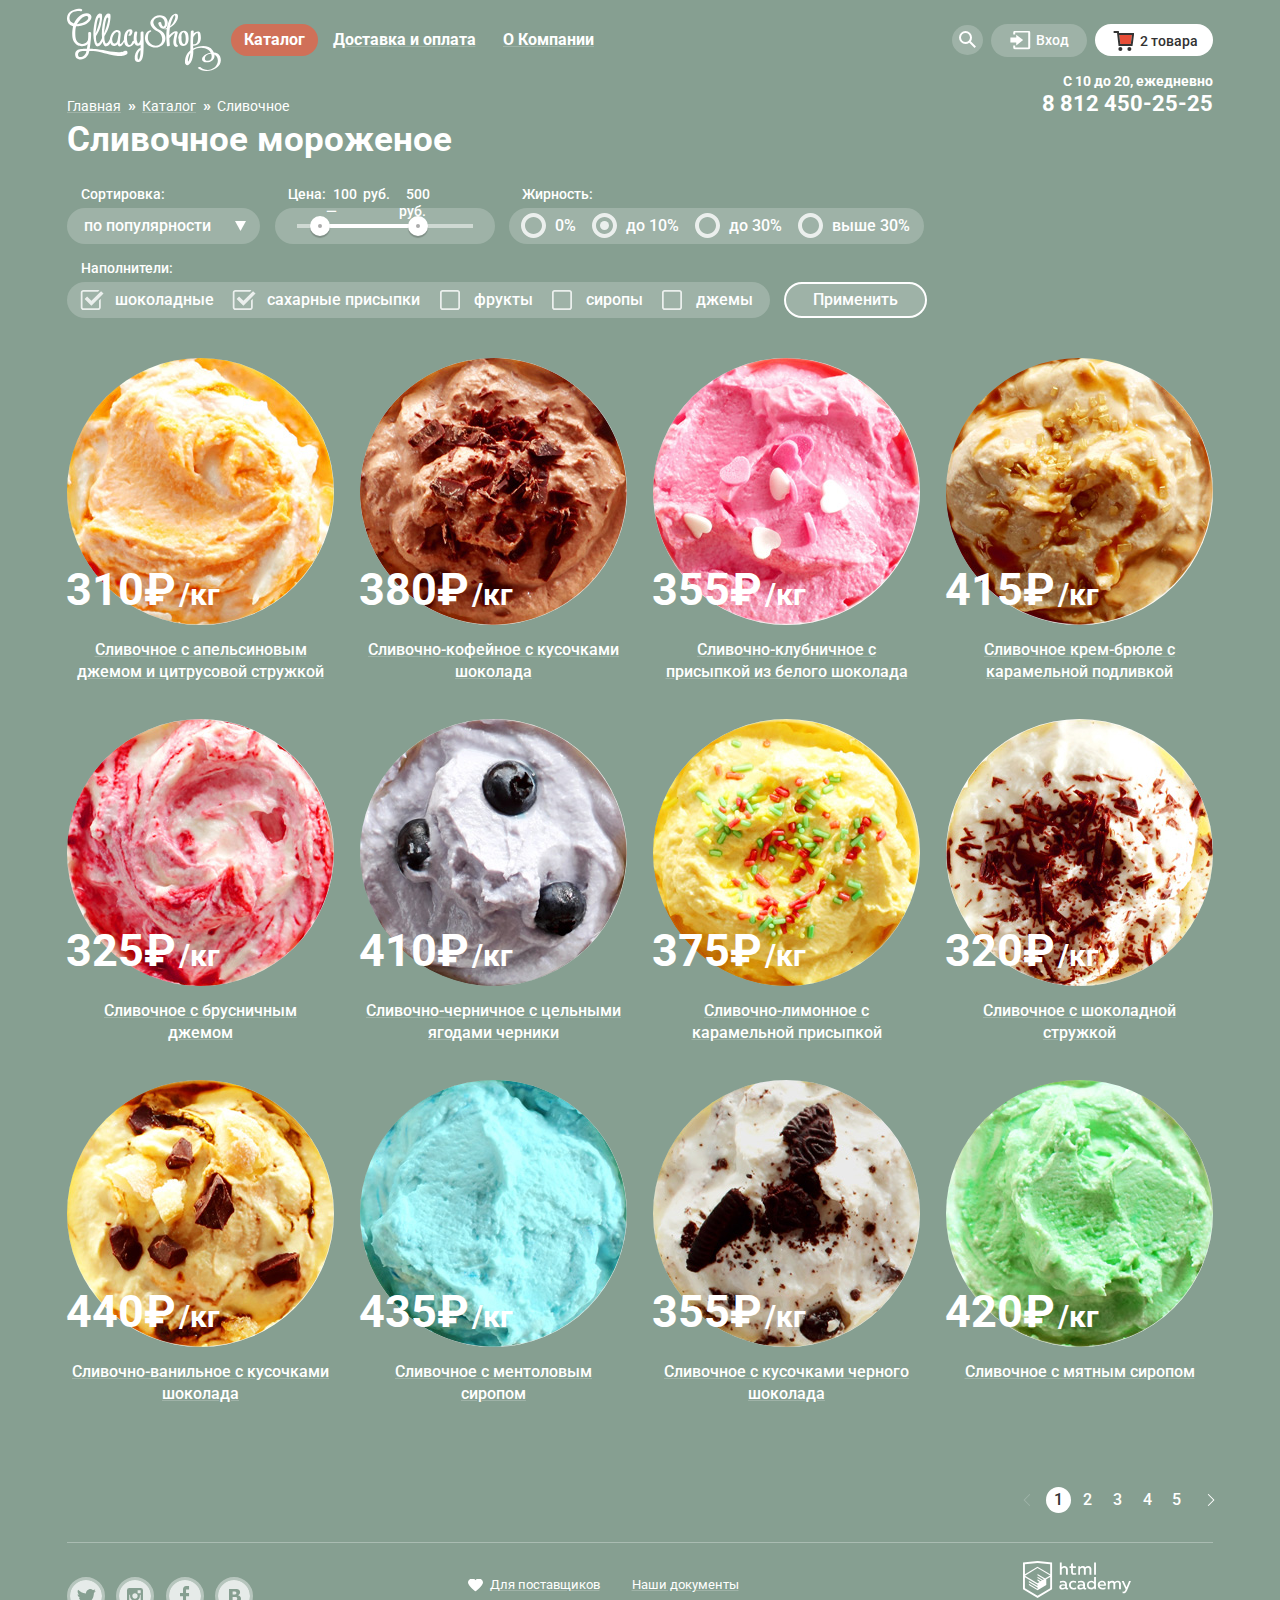
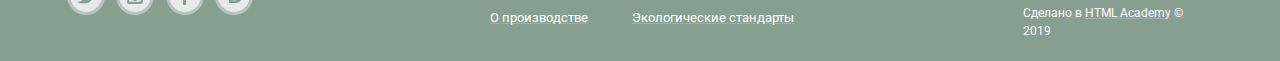
==== commit ed78614d: "Финальные правки проекта Gllacy" ====
--- a/catalog.html
+++ b/catalog.html
@@ -6,7 +6,7 @@
 	<title>HTML Academy: Каталог Глейси</title>
 	<link href="https://fonts.googleapis.com/css?family=Roboto:400,500,700&amp;subset=cyrillic" rel="stylesheet">
 	<link rel="stylesheet" href="css/normalize.css">
-	<link rel="stylesheet" href="css/style.css">
+	<link rel="stylesheet" href="css/style-min.css">
 	<link rel="shortcut icon" type="image/x-icon" href="img/ico/icon-favicon.ico">
 </head>
 
@@ -105,8 +105,8 @@
 			</ul>
 		</nav>
 		<p class="header-contacts">
-			<b class="header-contacts-time">С 10 до 20, ежедневно</b>
-			<b class="header-contacts-tel">8 812 450-25-25</b>
+			<span class="header-contacts-time">С 10 до 20, ежедневно</span>
+			<a class="header-contacts-tel" href="tel">8 812 450-25-25</a>
 		</p>
 	</header>
 	<main class="container">
@@ -146,8 +146,8 @@
 							<div class="scale">
 								<div class="bar"></div>
 							</div>
-							<div class="toggle toggle-min"></div>
-							<div class="toggle toggle-max"></div>
+							<div class="toggle toggle-min" aria-label="Регулятор минимального диапазона"></div>
+							<div class="toggle toggle-max" aria-label="Регулятор максимального диапазона"></div>
 						</div>
 						<div class="price-controls">
 							<label class="min-price">
@@ -431,7 +431,9 @@
 			</li>
 		</ul>
 		<div class="footer-copyright">
-			<img src="img/svg/logo-htmlacademy.svg" width="108" height="39" alt="Логотип «HTML Academy»">
+			<a href="https://htmlacademy.ru/profession/frontender" target="_blank">
+				<img src="img/svg/logo-htmlacademy.svg" width="108" height="39" alt="Логотип «HTML Academy»">
+			</a>
 			<p class="copyright-text">Сделано в <a class="footer-copyright-link"
 					href="https://htmlacademy.ru/profession/frontender" target="_blank">HTML
 					Academy</a> © 2019</p>
--- a/css/style-min.css
+++ b/css/style-min.css
@@ -0,0 +1 @@
+body{height:100%;margin:0 auto;font-family:"Roboto","Verdana",sans-serif;font-size:16px;line-height:22px;font-weight:700;color:rgba(255,255,255,1);background-color:rgba(134,159,145,1)}.container{max-width:1146px;margin:0 auto}img{max-width:100%;height:auto}a{text-decoration:none}.visually-hidden:not(:focus):not(:active),input[type="checkbox"].visually-hidden,input[type="radio"].visually-hidden{position:absolute;width:1px;height:1px;margin:-1px;border:0;padding:0;white-space:nowrap;-webkit-clip-path:inset(100%);clip-path:inset(100%);clip:rect(0 0 0 0);overflow:hidden}.wrapper-background{width:100%;background-repeat:no-repeat;background-position:center 0;-webkit-transition:.4s ease-out;-o-transition:.4s ease-out;transition:.4s ease-out}.wrapper-background--first{background-color:rgba(134,159,145,1);background-image:url(../img/png/banner-cream1.png)}.wrapper-background--second{background-color:rgba(137,150,166,1);background-image:url(../img/png/banner-cream2.png)}.wrapper-background--third{background-color:rgba(157,139,132,1);background-image:url(../img/png/banner-cream3.png)}.btn{display:inline-block;font-size:18px;color:rgba(255,255,255,1);text-align:center;vertical-align:middle;border:none;background-image:-webkit-gradient(linear,left top,left bottom,from(#f26843),to(#e74a35));background-image:-webkit-linear-gradient(#f26843,#e74a35);background-image:-o-linear-gradient(#f26843,#e74a35);background-image:linear-gradient(#f26843,#e74a35);-webkit-box-shadow:0 2px 2px 0 rgba(172,16,0,0.6);box-shadow:0 2px 2px 0 rgba(172,16,0,0.6);cursor:pointer}.btn:hover,.btn:focus{background-image:-webkit-gradient(linear,left top,left bottom,from(#f58669),to(#ec6f5e));background-image:-webkit-linear-gradient(#f58669,#ec6f5e);background-image:-o-linear-gradient(#f58669,#ec6f5e);background-image:linear-gradient(#f58669,#ec6f5e)}.btn:active{background-image:-webkit-gradient(linear,left top,left bottom,from(#e74a35),to(#f26843));background-image:-webkit-linear-gradient(#e74a35,#f26843);background-image:-o-linear-gradient(#e74a35,#f26843);background-image:linear-gradient(#e74a35,#f26843);-webkit-box-shadow:inset 0 2px 2px 0 rgba(148,39,24,1);box-shadow:inset 0 2px 2px 0 rgba(148,39,24,1)}.main-header{position:relative;display:-webkit-box;display:-ms-flexbox;display:flex;-webkit-box-pack:justify;-ms-flex-pack:justify;justify-content:space-between}.inner-page .main-header{margin-bottom:15px}.main-navigation{display:-webkit-box;display:-ms-flexbox;display:flex;flex-wrap:wrap;width:100%;min-height:80px}.main-header-logo{-ms-flex-item-align:center;-ms-grid-row-align:center;align-self:center;width:154px;height:64px;margin-right:10px}.site-navigation-list{display:-webkit-box;display:-ms-flexbox;display:flex;flex-wrap:wrap;align-content:center;-webkit-box-pack:justify;-ms-flex-pack:justify;justify-content:space-between;-webkit-box-align:center;-ms-flex-align:center;align-items:center;width:376px;margin:0;padding:0;list-style:none}.site-navigation-item{position:relative;padding:5px 13px;border-radius:20px}.site-navigation-item:hover{background-color:rgba(255,255,255,1);-webkit-transition:color,background-color 0.2s,.2s ease-out;-o-transition:color,background-color 0.2s,.2s ease-out;transition:color,background-color 0.2s,.2s ease-out}.site-navigation-item:hover .site-navigation-link{color:rgba(50,50,50,1);text-decoration:none}.site-navigation-link{line-height:18px;color:rgba(255,255,255,1);text-decoration:underline;-webkit-text-decoration-color:rgba(255,255,255,0.2);text-decoration-color:rgba(255,255,255,0.2)}.site-navigation-item:active{-webkit-box-shadow:inset 0 2px 2px 0 rgba(105,105,105,1);box-shadow:inset 0 2px 2px 0 rgba(105,105,105,1)}.site-navigation-item--active{text-decoration:none;background-color:rgba(208,112,88,1)}.site-navigation-item--active .site-navigation-link{text-decoration:none}.site-navigation-item--active:active .site-navigation-link{-webkit-box-shadow:none;box-shadow:none}.site-navigation-item--active:hover{background-color:rgba(208,112,88,1)}.site-navigation-item--active:hover .site-navigation-link{color:rgba(255,255,255,1)}.submenu-block{position:absolute;top:31px;left:-6px;z-index:10;display:none;width:142px;padding-top:5px;background-color:transparent}.submenu-site-navigation{margin:0;padding:0;list-style:none;border-radius:5px;background-color:rgba(255,255,255,1);-webkit-box-shadow:0 18px 25px 2px rgba(0,0,0,0.4);box-shadow:0 18px 25px 2px rgba(0,0,0,0.4)}.submenu-site-item{padding:0 20px 10px 19px}.submenu-site-item:nth-child(2){padding:7px 20px}.submenu-site-item--title{margin-right:9px;margin-left:5px;padding:8px 14px;border-bottom:1px solid rgba(50,50,50,0.2)}.submenu-site-item.submenu-site-item--title:hover,.submenu-site-item.submenu-site-item--title:active{background-color:transparent}.submenu-site-item--active{background-color:rgba(208,112,88,1)}.submenu-site-item--active a{color:rgba(255,255,255,1)}.submenu-site-link{font-weight:400;font-size:14px;line-height:16px;color:rgba(50,50,50,1);-webkit-transition:.2s ease-out;-o-transition:.2s ease-out;transition:.2s ease-out}.submenu-site-item:hover,.submenu-site-item:focus{background-color:rgba(251,222,215,1)}.submenu-site-item:active{background-color:rgba(246,181,165,1)}.submenu-site-link--current{padding:7px 20px;background-color:rgba(208,112,88,1)}.submenu-site-link--current:hover,.submenu-site-link--current:active{background-color:rgba(208,112,88,1)}.submenu-site-link--current .submenu-site-link{color:rgba(255,255,255,1)}.submenu-title{font-size:14px;line-height:16px;color:rgba(50,50,50,1)}.site-navigation-item:hover .submenu-block{display:block}.user-navigation{display:-webkit-box;display:-ms-flexbox;display:flex;-ms-flex-wrap:wrap;flex-wrap:wrap;-webkit-box-pack:justify;-ms-flex-pack:justify;justify-content:space-between;-webkit-box-align:center;-ms-flex-align:center;align-items:center;width:245px;margin:0;margin-left:auto;padding:0;list-style:none}.user-navigation li{position:relative;background-color:rgba(255,255,255,0.2)}.user-navigation li:hover{background-color:rgba(255,255,255,1)}.search-item{padding:4px 7px;border-radius:50%}.btn-user-navigation{font-size:14px;line-height:16px;font-weight:500;-webkit-box-shadow:none;box-shadow:none;background:transparent}.search-block{position:absolute;top:26px;right:0;display:none;padding-top:8px}.form-search{width:310px;height:44px;padding:20px 15px;border-radius:5px;background-color:rgba(248,247,244,1);-webkit-box-shadow:0 20px 33px 0 rgba(0,0,0,0.4);box-shadow:0 20px 33px 0 rgba(0,0,0,0.4)}.search-item:hover .search-block{display:block}.form-search input{-webkit-box-sizing:border-box;box-sizing:border-box;width:100%;height:100%;padding:13px 14px;font-family:"Roboto","Arial",sans-serif;font-weight:700;font-size:14px;line-height:24px;color:rgba(50,50,50,1);border-radius:inherit;border:none;-webkit-box-shadow:0 0 0 1px rgba(178,178,178,1);box-shadow:0 0 0 1px rgba(178,178,178,1);-webkit-transition:.2s ease-out;-o-transition:.2s ease-out;transition:.2s ease-out}.form-search input::-webkit-input-placeholder{font-weight:400;color:rgba(153,153,153,1)}.form-search input:-ms-input-placeholder{font-weight:400;color:rgba(153,153,153,1)}.form-search input::-ms-input-placeholder{font-weight:400;color:rgba(153,153,153,1)}.form-search input::placeholder{font-weight:400;color:rgba(153,153,153,1)}.form-search input:hover{-webkit-box-shadow:0 0 0 2px rgba(154,154,154,1);box-shadow:0 0 0 2px rgba(154,154,154,1)}.form-search input:active,.form-search input:focus{-webkit-box-shadow:0 0 0 1px rgba(0,0,0,0.2);box-shadow:0 0 0 1px rgba(0,0,0,0.2)}.input-item{padding:5px 18px 6px;border-radius:20px}.input-block{position:absolute;top:31px;right:0;z-index:10;display:none;padding-top:4px}.form-input{width:240px;height:170px;padding:21px 16px 22px 20px;border-radius:5px;background-color:rgba(248,247,244,1);-webkit-box-shadow:0 20px 33px 0 rgba(0,0,0,0.4);box-shadow:0 20px 33px 0 rgba(0,0,0,0.4)}.input-item:hover .input-block{display:block}.form-item-input{margin:0;margin-bottom:21px}.form-item-bottom{display:-webkit-box;display:-ms-flexbox;display:flex;-ms-flex-wrap:wrap;flex-wrap:wrap;-webkit-box-pack:justify;-ms-flex-pack:justify;justify-content:space-between}.form-link-block{width:121px;margin:0}.form-link-block .form-link-restore{line-height:24px}.form-link-block a:hover,.form-link-block a:focus{color:rgba(232,77,55,1);-webkit-text-decoration-color:rgba(232,77,55,1);text-decoration-color:rgba(232,77,55,1)}.form-item-input input{-webkit-box-sizing:border-box;box-sizing:border-box;width:100%;padding:9px 13px;font-family:"Roboto","Arial",sans-serif;font-weight:700;font-size:14px;line-height:24px;color:rgba(50,50,50,1);border-radius:5px;border:none;-webkit-box-shadow:0 0 0 1px rgba(178,178,178,1);box-shadow:0 0 0 1px rgba(178,178,178,1);-webkit-transition:.2s ease-out;-o-transition:.2s ease-out;transition:.2s ease-out}.form-item-input input::-webkit-input-placeholder{font-weight:400;color:rgba(153,153,153,1)}.form-item-input input:-ms-input-placeholder{font-weight:400;color:rgba(153,153,153,1)}.form-item-input input::-ms-input-placeholder{font-weight:400;color:rgba(153,153,153,1)}.form-item-input input::placeholder{font-weight:400;color:rgba(153,153,153,1)}.form-item-input input:hover{-webkit-box-shadow:0 0 0 2px rgba(154,154,154,1);box-shadow:0 0 0 2px rgba(154,154,154,1)}.form-item-input input:active,.form-item-input input:focus{-webkit-box-shadow:0 0 0 1px rgba(154,154,154,0.4);box-shadow:0 0 0 1px rgba(154,154,154,0.4)}.btn-input-form{padding:11px 24px;line-height:24px;color:rgba(254,254,254,1);border-radius:18px;-webkit-box-shadow:0 1px 2px 0 rgba(172,16,0,1);box-shadow:0 1px 2px 0 rgba(172,16,0,1)}.form-link{font-size:13px;line-height:20px;font-weight:400;color:rgba(50,50,50,1);text-decoration:underline;-webkit-text-decoration-color:rgba(50,50,50,1);text-decoration-color:rgba(50,50,50,1);-webkit-transition:.2s ease-out;-o-transition:.2s ease-out;transition:.2s ease-out}.btn-user-navigation:hover,.btn-user-navigation:focus{background:none}.btn-user-navigation:active{-webkit-box-shadow:none;box-shadow:none}.search-item:hover path,.search-item:focus path{fill:#000;-webkit-transition:fill .2s ease-out;-o-transition:fill .2s ease-out;transition:fill .2s ease-out}.btn-input{position:relative;padding-left:27px}.btn-input::before{content:"";position:absolute;top:50%;right:50%;width:21px;height:19px;background-image:url(../img/svg/entrance-white.svg);background-repeat:no-repeat;background-position:center;-webkit-transform:translateY(-50%) translateX(-37%);-ms-transform:translateY(-50%) translateX(-37%);transform:translateY(-50%) translateX(-37%)}.basket-item{padding:5px 16px;border-radius:20px}.inner-page .basket-item{background-color:rgba(255,255,255,1)}.btn-basket{position:relative;padding-left:29px}.inner-page .btn-basket{padding-left:30px;color:rgba(50,50,50,1)}.btn-basket::before{content:"";position:absolute;top:50%;right:50%;width:21px;height:20px;background-image:url(../img/svg/basket.svg);background-repeat:no-repeat;background-position:center;-webkit-transform:translateY(-50%) translateX(-60%);-ms-transform:translateY(-50%) translateX(-60%);transform:translateY(-50%) translateX(-60%)}.input-item:hover .btn-input,.input-item:focus .btn-input,.basket-item:hover .btn-basket,.basket-item:focus .btn-basket{color:rgba(50,50,50,1)}.input-item:hover .btn-input::before,.input-item:hover .btn-input::before{background-image:url(../img/svg/entrance.svg);-webkit-transition:background-image .2s ease-out;-o-transition:background-image .2s ease-out;transition:background-image .2s ease-out}.basket-item:hover .btn-basket::before,.basket-item:focus .btn-basket::before{background-image:url(../img/svg/basket-red.svg);-webkit-transition:background-image .2s ease-out;-o-transition:background-image .2s ease-out;transition:background-image .2s ease-out}.inner-page .basket-item{position:relative;padding:5px 15px}.inner-page .user-navigation{width:261px}.inner-page .btn-basket::before{right:58%;background-image:url(../img/svg/basket-red.svg);background-repeat:no-repeat;background-position:0 0}.basket-block{position:absolute;top:30px;right:0;z-index:15;display:none;padding-top:5px}.basket-form-block{-webkit-box-sizing:border-box;box-sizing:border-box;display:-webkit-box;display:-ms-flexbox;display:flex;-ms-flex-wrap:wrap;flex-wrap:wrap;-webkit-box-orient:vertical;-webkit-box-direction:normal;-ms-flex-direction:column;flex-direction:column;width:540px;padding:29px 15px 24px;color:rgba(50,50,50,1);border-radius:5px;background-color:rgba(255,255,255,1);-webkit-box-shadow:0 20px 20px 0 rgba(0,0,0,0.4);box-shadow:0 20px 20px 0 rgba(0,0,0,0.4)}.basket-table-title{margin-bottom:15px;font-size:15px;line-height:18px;text-align:right}.btn-delete{position:relative;display:inline-block;width:16px;height:16px;vertical-align:middle;border:none;background-color:transparent;cursor:pointer}.btn-delete::before,.btn-delete::after{content:"";position:absolute;top:3px;left:0;width:16px;height:1px;background-color:rgba(35,31,32,1);-webkit-transform:translateY(-50%);-ms-transform:translateY(-50%);transform:translateY(-50%)}.btn-delete::before{-webkit-transform:rotate(45deg);-ms-transform:rotate(45deg);transform:rotate(45deg)}.btn-delete::after{-webkit-transform:rotate(-45deg);-ms-transform:rotate(-45deg);transform:rotate(-45deg)}.btn-delete:hover::before,.btn-delete:hover::after,.btn-delete:focus::before,.btn-delete:focus::after{opacity:.6}.btn-delete:active::before,.btn-delete:active::after{opacity:.2}.basket-table-row{display:-webkit-box;display:-ms-flexbox;display:flex;-webkit-box-align:baseline;-ms-flex-align:baseline;align-items:baseline;min-height:33px;margin-bottom:20px;font-weight:400;font-size:13px;line-height:16px}.basket-table-row:nth-child(2){width:100%;margin-bottom:14px;padding-bottom:15px;border-bottom:1px solid rgba(202,202,199,1)}.basket-goods-name{position:relative;width:230px;margin:0;padding:0 16px 0 57px}.basket-goods-name::before{content:"";position:absolute;left:12px;width:33px;height:33px;background-repeat:no-repeat;background-position:0 0;-webkit-transform:translateY(-50%);-ms-transform:translateY(-50%);transform:translateY(-50%)}.basket-table-row:nth-child(1) .basket-goods-name::before{top:50%;background-image:url(../img/png/cream1-mini.png)}.basket-table-row:nth-child(2) .basket-goods-name::before{top:25%;background-image:url(../img/png/cream2-mini.png)}.basket-goods-worth{margin:0;margin-right:28px}.basket-goods-price{margin:0}.decor-el-price{color:rgba(153,153,153,1)}.btn-basket-table{align-self:center;margin-left:auto;padding:9px 14px;border-radius:18px}.basket-item:hover .basket-block{display:block}.header-contacts{position:absolute;bottom:-36px;right:0;z-index:0;margin:0;text-align:right}.header-contacts-time{margin-bottom:4px;font-size:14px;line-height:16px}.header-contacts-tel{display:block;font-size:22px;line-height:24px;color:rgba(255,255,255,1)}.slider-goods{position:relative;min-height:215px;margin-top:312px;margin-bottom:40px}.slider-goods-item{position:relative;left:50%;display:none;width:673px;text-align:center;-webkit-transform:translateX(-50%);-ms-transform:translateX(-50%);transform:translateX(-50%)}.slider-goods-item--active{display:block}.slider-goods-title{margin:0;margin-bottom:31px;font-size:60px;line-height:60px}.btn-add-basket{padding:9px 40px;font-size:32px;line-height:44px;text-shadow:0 2px 5px rgba(160,32,11,1);border-radius:28px}.slider-controls{position:absolute;top:170px;left:0;display:-webkit-box;display:-ms-flexbox;display:flex;-ms-flex-wrap:wrap;flex-wrap:wrap;-webkit-box-pack:justify;-ms-flex-pack:justify;justify-content:space-between;width:80px;cursor:pointer}.slider-btn{width:18px;height:18px;border-radius:50%;border:2px solid rgba(255,255,255,1);-webkit-transition:.2s ease-out;-o-transition:.2s ease-out;transition:.2s ease-out}.slider-btn:hover,.slider-btn:focus{background-color:rgba(255,255,255,0.4)}.slider-btn:active,.slider-btn--active{background-color:rgba(255,255,255,1)}.slider-btn--active:hover{background-color:rgba(255,255,255,1);cursor:default}.banner-list{display:-webkit-box;display:-ms-flexbox;display:flex;-ms-flex-wrap:wrap;flex-wrap:wrap;-webkit-box-pack:justify;-ms-flex-pack:justify;justify-content:space-between;margin:0;padding:0;list-style:none}.banner-item{display:-webkit-box;display:-ms-flexbox;display:flex;-webkit-box-orient:vertical;-webkit-box-direction:normal;-ms-flex-direction:column;flex-direction:column;width:522px;margin-bottom:40px;padding:16px 19px;border-radius:15px;background-size:cover}.banner-item--raspberry{background-color:#a70c2b;background-image:url(../img/jpg/raspberry-fon.jpg);background-repeat:no-repeat;background-position:0 0}.banner-item--chocolate{background-color:#43281c;background-image:url(../img/jpg/chocolate-fon.jpg);background-repeat:no-repeat;background-position:0 0}.banner-title{margin:0;margin-bottom:15px;font-size:35px;line-height:41px}.banner-description{margin:0;margin-bottom:44px;font-size:18px;line-height:22px}.btn-banner{-ms-flex-item-align:center;-ms-grid-row-align:center;align-self:center;margin-left:auto;margin-bottom:9px;padding:10px 24px;line-height:24px;border-radius:22px}.hits-list{display:-webkit-box;display:-ms-flexbox;display:flex;-ms-flex-wrap:wrap;flex-wrap:wrap;margin:0;padding:0;list-style:none}.hits-item{position:relative;z-index:10;display:-webkit-box;display:-ms-flexbox;display:flex;-ms-flex-wrap:wrap;flex-wrap:wrap;-webkit-box-orient:vertical;-webkit-box-direction:normal;-ms-flex-direction:column;flex-direction:column;width:267px;margin-right:26px;margin-bottom:37px}.hits-item::before{content:"";position:absolute;top:0;left:0;width:61px;height:61px;background-image:url(../img/svg/hit.svg);background-repeat:no-repeat;background-position:0 0}.hits-item:nth-child(4n){margin-right:0}.hits-item:nth-child(n+5){margin-top:60px}.hits-title{-webkit-box-ordinal-group:2;-ms-flex-order:1;order:1;margin-top:14px}.hits-title h3{margin:0;font-weight:500;font-size:16px;line-height:22px;color:#fff;text-align:center;-webkit-text-decoration:underline rgba(255,255,255,0.2);text-decoration:underline rgba(255,255,255,0.2);-webkit-transition:.2s ease-out;-o-transition:.2s ease-out;transition:.2s ease-out}.hits-title:hover h3,.hits-title:focus h3,.hits-title:active h3{color:rgba(255,188,158,1);-webkit-text-decoration-color:rgba(255,188,158,1);text-decoration-color:rgba(255,188,158,1)}.hits-item-img{-webkit-box-ordinal-group:1;-ms-flex-order:0;order:0;border-radius:50%}.hits-price{position:absolute;top:209px;left:-1px;margin:0;font-size:45px;line-height:45px;letter-spacing:1px}.price-element{position:absolute;top:5px;right:-44px;font-size:30px;text-transform:lowercase}.hits-hover-btn{position:absolute;top:-6px;left:-13px;z-index:-1;display:none;-webkit-box-ordinal-group:3;-ms-flex-order:2;order:2;width:292px;min-height:405px;margin:0 auto;border-radius:5px;-webkit-box-shadow:0 20px 20px 0 rgba(0,0,0,0.4);box-shadow:0 20px 20px 0 rgba(0,0,0,0.4);background-color:rgba(255,255,255,0.2)}.hits-item:hover .hits-hover-btn{display:block}.features{-webkit-box-sizing:border-box;box-sizing:border-box;margin-bottom:38px;padding:25px 23px;color:rgba(50,50,50,1);border-radius:18px;background-color:#eaddc1;background-image:url(../img/jpg/waffle-fon.jpg);background-repeat:no-repeat;background-position:0 0;background-size:cover}.main-title{margin:0;margin-bottom:23px;font-size:24px;font-weight:500;line-height:29px}.features-list{display:-webkit-box;display:-ms-flexbox;display:flex;-ms-flex-wrap:wrap;flex-wrap:wrap;-webkit-box-pack:justify;-ms-flex-pack:justify;justify-content:space-between;margin:0;padding:0;list-style:none}.features-item{position:relative;width:480px;padding-left:54px;font-weight:400}.features-item:nth-child(n+3){margin-top:22px}.features-item::before{content:"";position:absolute;position:absolute;top:-14px;left:-3px;width:55px;height:49px;background-repeat:no-repeat}.features-item:nth-child(1)::before{background-image:url(../img/svg/ice-cream.svg);background-position:0 0}.features-item:nth-child(2)::before{left:-10px;background-image:url(../img/svg/cow.svg);background-position:6px 0}.features-item:nth-child(3)::before{background-image:url(../img/svg/eco.svg);background-position:0 0}.features-item:nth-child(4)::before{left:-10px;background-image:url(../img/svg/thermometer.svg);background-position:6px 0}.about-us{margin-bottom:40px}.about-us-list{display:-webkit-box;display:-ms-flexbox;display:flex;-ms-flex-wrap:wrap;flex-wrap:wrap;-webkit-box-pack:justify;-ms-flex-pack:justify;justify-content:space-between;margin:0;padding:0;list-style:none}.new-item-description{display:flex;flex-wrap:wrap;width:520px;margin:0;padding:24px 20px 82px;color:rgba(50,50,50,1);border-radius:15px;background-color:rgba(255,255,255,1);background-image:url(../img/jpg/strawberry-fon.jpg);background-repeat:no-repeat;background-position:0 0;background-size:cover}.news-title{margin:0;margin-bottom:4px;font-weight:500;font-size:16px;line-height:22px}.news-link{width:330px;margin:0;margin-right:230px;font-size:24px;line-height:30px;color:rgba(50,50,50,1);text-decoration:underline}.sweet-newsletter-item{width:506px;padding:30px 22px;color:rgba(90,90,90,1);border-radius:15px;border:5px solid transparent;border-image-source:url(../img/svg/bg-post.svg);border-image-slice:7;background-color:rgba(255,255,255,1)}.sweet-newsletter-description{margin:0;margin-bottom:36px;font-weight:400;font-size:16px}.sweet-newsletter-form{display:-webkit-box;display:-ms-flexbox;display:flex;-webkit-box-pack:justify;-ms-flex-pack:justify;justify-content:space-between}.input-sweet-newsletter{width:339px;padding:10px 13px;font-family:"Roboto","Arial",sans-serif;font-weight:700;font-size:16px;line-height:24px;color:rgba(50,50,50,1);border-radius:5px;border:none;-webkit-box-shadow:0 0 0 1px rgba(178,178,178,1);box-shadow:0 0 0 1px rgba(178,178,178,1);-webkit-transition:.2s ease-out;-o-transition:.2s ease-out;transition:.2s ease-out}.input-sweet-newsletter::-webkit-input-placeholder{font-weight:400;color:rgba(153,153,153,1)}.input-sweet-newsletter:-ms-input-placeholder{font-weight:400;color:rgba(153,153,153,1)}.input-sweet-newsletter::-ms-input-placeholder{font-weight:400;color:rgba(153,153,153,1)}.input-sweet-newsletter::placeholder{font-weight:400;color:rgba(153,153,153,1)}.input-sweet-newsletter:hover{-webkit-box-shadow:0 0 0 2px rgba(154,154,154,1);box-shadow:0 0 0 2px rgba(154,154,154,1)}.input-sweet-newsletter:active,.input-sweet-newsletter:focus{-webkit-box-shadow:0 0 0 1px rgba(154,154,154,0.4);box-shadow:0 0 0 1px rgba(154,154,154,0.4)}.btn-sweet-newsletter{padding:10px 19px;font-size:18px;line-height:24px;color:rgba(254,254,254,1);border-radius:21px}.map{position:relative;width:1200px;min-height:430px;margin:0 auto;margin-bottom:14px}.map::before{content:"";position:absolute;z-index:5;top:100px;left:290px;width:80px;height:140px;background-image:url(../img/svg/pin.svg);background-repeat:no-repeat;background-position:0 0}.map iframe{position:relative;z-index:4;border:none}.map-link img{position:absolute;left:0;bottom:5px;z-index:1}.map-info{position:absolute;z-index:10;top:61px;right:27px;width:250px;padding:29px 26px 34px;background-color:rgba(255,255,255,1);border-radius:15px}.map-info-description{width:155px;margin:0;margin-bottom:19px;font-weight:400;font-size:14px;line-height:20px;font-style:normal;color:rgba(50,50,50,1)}.map-info-description:nth-child(2){width:180px}.map-info-address{display:block;width:230px;font-weight:700;font-size:18px;line-height:24px}.map-info-tel{display:block;margin-top:5px;margin-bottom:3px;font-weight:700;font-size:18px;line-height:22px;color:rgba(50,50,50,1)}.btn-feedback-info{width:100%;margin-top:5px;padding:10px 0;line-height:24px;color:rgba(254,254,254,1);border-radius:19px}.main-footer{display:-webkit-box;display:-ms-flexbox;display:flex;-ms-flex-wrap:wrap;flex-wrap:wrap;-webkit-box-pack:justify;-ms-flex-pack:justify;justify-content:space-between;padding-bottom:21px}.footer-social-list{display:-webkit-box;display:-ms-flexbox;display:flex;-ms-flex-wrap:wrap;flex-wrap:wrap;-webkit-box-pack:justify;-ms-flex-pack:justify;justify-content:space-between;width:186px;margin:0;margin-top:13px;margin-right:auto;padding:0;list-style:none}.social-btn{display:inline-block;width:32px;height:32px;vertical-align:middle;border-radius:50%;border:3px solid rgba(255,255,255,0.5);-webkit-transition:opacity .2s ease-out;-o-transition:opacity .2s ease-out;transition:opacity .2s ease-out;opacity:.8}.social-btn:hover,.social-btn:focus{border:3px solid rgba(255,255,255,0.7);opacity:1}.social-btn:active{opacity:.6}.footer-menu-list{display:-webkit-box;display:-ms-flexbox;display:flex;-ms-flex-wrap:wrap;flex-wrap:wrap;width:310px;margin:0;margin-top:9px;margin-left:13px;padding:0;list-style:none}.footer-menu-item{margin-right:32px}.footer-menu-item:nth-child(2n){margin-right:0}.footer-menu-item--production{margin-right:44px}.footer-menu-item a{font-weight:400;font-size:13px;line-height:18px;color:rgba(255,255,255,1);text-align:left;text-decoration:underline;-webkit-text-decoration-color:rgba(255,255,255,0.2);text-decoration-color:rgba(255,255,255,0.2)}.footer-supplier-link{position:relative;font-weight:700}.footer-supplier-link::before{content:"";position:absolute;top:50%;left:-22px;width:15px;height:13px;background-image:url(../img/svg/heart.svg);background-repeat:no-repeat;background-position:0 0;-webkit-transform:translateY(-50%);-ms-transform:translateY(-50%);transform:translateY(-50%)}.footer-menu-item a:hover,.footer-menu-item a:focus{color:rgba(255,188,158,1);-webkit-text-decoration-color:rgba(255,188,158,1);text-decoration-color:rgba(255,188,158,1);-webkit-transition:color,.2s ease-out,-webkit-text-decoration-color .2s;transition:color,.2s ease-out,-webkit-text-decoration-color .2s;-o-transition:color,text-decoration-color 0.2s,.2s ease-out;transition:color,text-decoration-color 0.2s,.2s ease-out;transition:color,text-decoration-color 0.2s,.2s ease-out,-webkit-text-decoration-color .2s}.footer-copyright{width:190px;margin-top:-3px;margin-left:auto}.copyright-text{margin:0;font-weight:400;font-size:12px;line-height:18px;color:rgba(254,254,254,1)}.footer-copyright-link{color:inherit;text-decoration:underline;-webkit-text-decoration-color:rgba(255,255,255,0.2);text-decoration-color:rgba(255,255,255,0.2)}.footer-copyright-link:hover,.footer-copyright-link:focus,.footer-copyright-link:active{color:rgba(255,188,158,1);-webkit-text-decoration-color:rgba(255,188,158,1);text-decoration-color:rgba(255,188,158,1);-webkit-transition:color,.2s ease-out,-webkit-text-decoration-color .2s;transition:color,.2s ease-out,-webkit-text-decoration-color .2s;-o-transition:color,text-decoration-color 0.2s,.2s ease-out;transition:color,text-decoration-color 0.2s,.2s ease-out;transition:color,text-decoration-color 0.2s,.2s ease-out,-webkit-text-decoration-color .2s}.main-catalog{width:1146px;margin:0 auto}.breadcrumbs{margin-bottom:2px}.breadcrumbs-list{display:-webkit-box;display:-ms-flexbox;display:flex;margin:0;padding:0;list-style:none}.breadcrumbs-item{position:relative}.breadcrumbs-item::after{content:"»";position:absolute;top:50%;right:6px;-webkit-transform:translateY(-50%);-ms-transform:translateY(-50%);transform:translateY(-50%)}.breadcrumbs-item:last-child::after{content:none}.breadcrumbs-item a{margin-right:21px;font-weight:400;font-size:14px;line-height:16px;color:rgba(255,255,255,1);text-decoration:underline;-webkit-text-decoration-color:rgba(255,255,255,0.2);text-decoration-color:rgba(255,255,255,0.2)}.breadcrumbs-item a:hover,.breadcrumbs-item a:focus,.breadcrumbs-item a:active{color:rgba(255,188,158,1);-webkit-text-decoration-color:rgba(255,188,158,1);text-decoration-color:rgba(255,188,158,1);-webkit-transition:color,.2s ease-out,-webkit-text-decoration-color .2s;transition:color,.2s ease-out,-webkit-text-decoration-color .2s;-o-transition:color,text-decoration-color 0.2s,.2s ease-out;transition:color,text-decoration-color 0.2s,.2s ease-out;transition:color,text-decoration-color 0.2s,.2s ease-out,-webkit-text-decoration-color .2s}.breadcrumbs-item-current a,.breadcrumbs-item-current a:hover,.breadcrumbs-item-current a:focus,.breadcrumbs-item-current a:active{color:rgba(255,255,255,1);text-decoration:none}.filters{margin-bottom:40px}.catalog-title{margin:0;margin-bottom:26px;font-size:35px;line-height:41px}.filters-form{display:-webkit-box;display:-ms-flexbox;display:flex;-ms-flex-wrap:wrap;flex-wrap:wrap;width:860px}.filters-item{margin:0;padding:0;border:none}.legend-title{margin-left:14px;margin-bottom:6px;font-weight:500;font-size:14px;line-height:16px;color:rgba(255,255,255,1)}.legend-price-title,.legend-fat-title{margin-left:13px}.filters-sorting{width:193px;margin-right:15px}.filters-range{width:220px;margin-right:14px}.filters-fat{width:415px}.filters-filler{width:703px;margin-top:16px}.sorting-list{-webkit-box-sizing:border-box;box-sizing:border-box;width:100%;padding:9px 17px;font-weight:500;font-size:16px;line-height:18px;color:rgba(255,255,255,1);text-transform:lowercase;border:none;border-radius:20px;background:rgba(255,255,255,0.2);background-image:url(../img/svg/icon-down-dir-white.svg);background-repeat:no-repeat;background-position:168px center;-webkit-transition:color .2s ease-out;-o-transition:color .2s ease-out;transition:color .2s ease-out;-webkit-appearance:none;-moz-appearance:none;appearance:none}.sorting-list::-ms-expand{display:none}.sorting-list:hover,.sorting-list:focus{color:rgba(50,50,50,1);background-image:url(../img/svg/icon-down-dir.svg)}.sorting-list option{font-weight:400;font-size:14px;line-height:16px;color:rgba(50,50,50,1)}.range-filter{position:relative;width:100%}.range-controls{position:relative;padding:18px;border-radius:20px;background-color:rgba(255,255,255,0.2)}.range-controls .scale{position:absolute;top:50%;left:50%;width:80%;height:4px;background-color:rgba(255,255,255,0.5);-webkit-transform:translate(-50%,-50%);-ms-transform:translate(-50%,-50%);transform:translate(-50%,-50%)}.range-controls .bar{position:absolute;left:12%;width:60%;height:100%;background-color:rgba(255,255,255,1)}.range-controls .toggle{position:absolute;top:50%;width:4px;height:4px;border:8px solid rgba(255,255,255,1);border-radius:50%;background-color:rgba(171,171,171,1);-webkit-box-shadow:0 2px 1px 0 rgba(0,0,0,0.2);box-shadow:0 2px 1px 0 rgba(0,0,0,0.2);-webkit-transform:translateY(-50%);-ms-transform:translateY(-50%);transform:translateY(-50%);-webkit-transition:-webkit-transform .2s ease-out;transition:-webkit-transform .2s ease-out;-o-transition:transform .2s ease-out;transition:transform .2s ease-out;transition:transform .2s ease-out,-webkit-transform .2s ease-out}.range-controls .toggle:hover{-webkit-transform:translateY(-50%) scale(1.1);-ms-transform:translateY(-50%) scale(1.1);transform:translateY(-50%) scale(1.1);cursor:pointer}.range-controls .toggle-min{left:16%}.range-controls .toggle-max{right:30.4%}.price-controls{position:absolute;top:-23px;left:51px;display:-webkit-box;display:-ms-flexbox;display:flex;width:135px;font-size:0}.price-controls label{display:inline-block;font-weight:500;font-size:14px;line-height:16px;vertical-align:middle}.price-controls input{width:28px;margin-left:5px;font:inherit;font-family:"Roboto","Arial",sans-serif;color:rgba(255,255,255,1);border:none;background-color:transparent}.filters-fat-list{display:-webkit-box;display:-ms-flexbox;display:flex;-ms-flex-wrap:wrap;flex-wrap:wrap;-webkit-box-pack:justify;-ms-flex-pack:justify;justify-content:space-between;margin:0;padding:9px 14px;border-radius:20px;background-color:rgba(255,255,255,0.2);list-style:none}.filters-fat-item{padding-left:32px}.filters-fat-item label{position:relative;display:block;font-weight:500;font-size:16px;line-height:18px;color:rgba(255,255,255,1);cursor:pointer;-webkit-user-select:none;-moz-user-select:none;-ms-user-select:none;user-select:none}.filters-form-radio+label::before{content:"";position:absolute;top:50%;left:-34px;width:25px;height:26px;background-image:url(../img/svg/radio-off.svg);background-repeat:no-repeat;background-position:0 0;-webkit-transform:translateY(-50%);-ms-transform:translateY(-50%);transform:translateY(-50%);-webkit-transition:opacity .2s ease-out;-o-transition:opacity .2s ease-out;transition:opacity .2s ease-out;opacity:.8}.filters-form-radio:checked+label::before{background-image:url(../img/svg/radio-on.svg)}.filters-form-radio:hover+label:before,.filters-form-radio:focus+label:before,.filters-form-radio:checked:hover+label:before,.filters-form-radio:checked:focus+label:before{opacity:1}.filters-filler-list{display:-webkit-box;display:-ms-flexbox;display:flex;-ms-flex-wrap:wrap;flex-wrap:wrap;-webkit-box-pack:justify;-ms-flex-pack:justify;justify-content:space-between;margin:0;padding:9px 17px 9px 16px;border-radius:20px;background-color:rgba(255,255,255,0.2);list-style:none}.filters-filler-item{padding-left:32px}.filters-filler-item label{position:relative;display:block;font-weight:500;font-size:16px;line-height:18px;color:rgba(255,255,255,1);text-transform:lowercase;cursor:pointer;-webkit-user-select:none;-moz-user-select:none;-ms-user-select:none;user-select:none}.filters-form-checkbox+label::before{content:"";position:absolute;top:50%;left:-34px;width:20px;height:20px;background-image:url(../img/svg/checkbox-off.svg);background-repeat:no-repeat;background-position:center;background-size:20px;-webkit-transform:translateY(-50%);-ms-transform:translateY(-50%);transform:translateY(-50%);opacity:.8}.filters-form-checkbox:checked+label::before{left:-35px;width:25px;background-image:url(../img/svg/checkbox-on.svg);background-size:25px 20px}.filters-form-checkbox:hover+label:before,.filters-form-checkbox:focus+label:before,.filters-form-checkbox:checked:hover+label:before,.filters-form-checkbox:checked:focus+label:before{opacity:1}.filters-form-radio:disabled+label,.filters-form-radio:disabled+label:before,.filters-form-checkbox:disabled+label,.filters-form-checkbox:disabled+label:before{opacity:.4;cursor:default}.btn-filters{align-self:center;margin-top:auto;margin-left:auto;padding:7px 27px;font-weight:500;font-size:16px;line-height:18px;border-radius:20px;border:2px solid rgba(255,255,255,1);background-color:rgba(255,255,255,0.2);background-image:none;-webkit-box-shadow:none;box-shadow:none}.btn-filters:hover,.btn-filters:focus{color:rgba(50,50,50,1);background-color:rgba(255,255,255,1);background-image:none}.btn-filters:active{padding:9px 29px;color:rgba(50,50,50,1);border:none;background-color:rgba(237,237,237,1);background-image:none;-webkit-box-shadow:inset 0 3px 7px 0 rgba(105,105,105,0.8);box-shadow:inset 0 3px 7px 0 rgba(105,105,105,0.8)}.catalog{margin-bottom:46px}.catalog-list{display:-webkit-box;display:-ms-flexbox;display:flex;-ms-flex-wrap:wrap;flex-wrap:wrap;margin:0;padding:0;list-style:none}.catalog-item{position:relative;z-index:10;display:-webkit-box;display:-ms-flexbox;display:flex;-ms-flex-wrap:wrap;flex-wrap:wrap;-webkit-box-orient:vertical;-webkit-box-direction:normal;-ms-flex-direction:column;flex-direction:column;width:267px;margin-right:26px;margin-bottom:36px}.catalog-item:nth-child(4n){margin-right:0}.catalog-item-title{-webkit-box-ordinal-group:2;-ms-flex-order:1;order:1;margin-top:14px;padding:0 5px}.catalog-item-title h3{margin:0;font-weight:500;font-size:16px;line-height:22px;color:#fff;text-align:center;-webkit-text-decoration:underline rgba(255,255,255,0.2);text-decoration:underline rgba(255,255,255,0.2)}.catalog-item-title:hover h3,.catalog-item-title:focus h3,.catalog-item-title:active h3{color:rgba(255,188,158,1);-webkit-text-decoration-color:rgba(255,188,158,1);text-decoration-color:rgba(255,188,158,1)}.catalog-item-img{-webkit-box-ordinal-group:1;-ms-flex-order:0;order:0;border-radius:50%}.catalog-item-price{position:absolute;top:209px;left:-1px;margin:0;font-size:45px;line-height:45px}.catalog-item-hover-btn{position:absolute;top:-6px;left:-13px;z-index:-1;display:none;-webkit-box-ordinal-group:3;-ms-flex-order:2;order:2;width:292px;min-height:405px;margin:0 auto;border-radius:5px;background-color:rgba(255,255,255,0.2);-webkit-box-shadow:0 20px 20px 0 rgba(0,0,0,0.4);box-shadow:0 20px 20px 0 rgba(0,0,0,0.4)}.btn-fast-view{position:absolute;bottom:23px;left:16%;line-height:24px;color:rgba(254,254,254,1);padding:10px 16px;border-radius:19px}.catalog-item:hover .catalog-item-hover-btn{display:block}.catalog-item:nth-child(n+5){z-index:9}.catalog-item:nth-child(n+9){z-index:8}.pagination{display:-webkit-box;display:-ms-flexbox;display:flex;margin-bottom:29px}.pagination-list{display:-webkit-box;display:-ms-flexbox;display:flex;-webkit-box-pack:justify;-ms-flex-pack:justify;justify-content:space-between;width:190px;margin:0;margin-left:auto;padding:0;list-style:none}.pagination-item{position:relative}.pagination-item-back{width:6px;margin-right:12px}.pagination-item-next{position:relative;width:6px;margin-left:13px}.pagination-item-back .btn-pagination::before{content:"";position:absolute;top:50%;left:0;width:8px;height:12px;background-image:url(../img/svg/icon-right-small.svg);background-repeat:no-repeat;background-position:0 0;-webkit-transform:translateY(-50%) rotate(180deg);-ms-transform:translateY(-50%) rotate(180deg);transform:translateY(-50%) rotate(180deg);opacity:.2}.pagination-item-next .btn-pagination::before{content:"";position:absolute;top:50%;left:0;width:8px;height:12px;background-image:url(../img/svg/icon-right-small.svg);background-repeat:no-repeat;background-position:0 0;-webkit-transform:translateY(-50%);-ms-transform:translateY(-50%);transform:translateY(-50%)}.pagination-item-current .btn-pagination{color:rgba(50,50,50,1);background-color:rgba(255,255,255,1)}.btn-pagination{display:inline-block;padding:4px 8px;font-weight:500;font-size:16px;line-height:18px;color:rgba(255,255,255,1);vertical-align:middle;border-radius:50%;-webkit-transition:background-color .2s ease-out;-o-transition:background-color .2s ease-out;transition:background-color .2s ease-out}.btn-pagination:hover{background-color:rgba(255,255,255,0.2)}.btn-pagination:active{color:rgba(50,50,50,1);background-color:rgba(255,255,255,1)}.pagination-item-current:hover .btn-pagination{color:rgba(50,50,50,1);background-color:rgba(255,255,255,1)}.pagination-item-back:hover .btn-pagination,.pagination-item-next:hover .btn-pagination,.pagination-item-back:active .btn-pagination,.pagination-item-next:active .btn-pagination{background-color:transparent}.inner-page .main-footer{padding-top:21px;border-top:1px solid rgba(255,255,255,0.3)}.modal{position:fixed;z-index:1000;border-radius:7px}.modal-feedback{top:50%;left:50%;-webkit-box-sizing:border-box;box-sizing:border-box;display:none;width:475px;padding:16px 25px 10px;background-color:rgba(248,247,244,1);-webkit-transform:translate(-50%,-50%);-ms-transform:translate(-50%,-50%);transform:translate(-50%,-50%)}.modal-show{display:block}.modal-title{margin:0;margin-bottom:19px;font-weight:500;font-size:24px;line-height:28px;color:rgba(50,50,50,1)}.feedback-form{width:100%}.feedback-form-item{margin:0;margin-bottom:21px}.modal-form-input{-webkit-box-sizing:border-box;box-sizing:border-box;width:266px;padding:10px 15px 9px;font-family:"Roboto","Arial",sans-serif;font-weight:700;font-size:16px;line-height:24px;color:rgba(50,50,50,1);border-radius:5px;border:none;-webkit-box-shadow:0 0 0 1px rgba(178,178,178,1);box-shadow:0 0 0 1px rgba(178,178,178,1);-webkit-transition:.2s ease-out;-o-transition:.2s ease-out;transition:.2s ease-out}.modal-form-textarea{-webkit-box-sizing:border-box;box-sizing:border-box;width:428px;min-height:155px;padding:7px 13px;font-family:"Roboto","Arial",sans-serif;font-weight:700;font-size:16px;line-height:24px;color:rgba(50,50,50,1);border-radius:5px;border:1px solid rgba(211,211,211,1);-webkit-transition:.2s ease-out;-o-transition:.2s ease-out;transition:.2s ease-out}.modal-form-input::-webkit-input-placeholder{font-weight:400;color:rgba(153,153,153,1)}.modal-form-textarea::-webkit-input-placeholder{font-weight:400;color:rgba(153,153,153,1)}.modal-form-input:-ms-input-placeholder{font-weight:400;color:rgba(153,153,153,1)}.modal-form-textarea:-ms-input-placeholder{font-weight:400;color:rgba(153,153,153,1)}.modal-form-input::-ms-input-placeholder{font-weight:400;color:rgba(153,153,153,1)}.modal-form-textarea::-ms-input-placeholder{font-weight:400;color:rgba(153,153,153,1)}.modal-form-input::placeholder{font-weight:400;color:rgba(153,153,153,1)}.modal-form-textarea::placeholder{font-weight:400;color:rgba(153,153,153,1)}.modal-form-input:hover,.modal-form-textarea:hover{-webkit-box-shadow:0 0 0 2px rgba(154,154,154,1);box-shadow:0 0 0 2px rgba(154,154,154,1)}.modal-form-input:active,.modal-form-input:focus,.modal-form-textarea:active,.modal-form-textarea:focus{-webkit-box-shadow:0 0 0 1px rgba(154,154,154,0.4);box-shadow:0 0 0 1px rgba(154,154,154,0.4)}.feedback-form-item-btn{display:-webkit-box;display:-ms-flexbox;display:flex;margin-top:-3px;margin-bottom:17px}.modal-btn-submit{margin-left:auto;padding:10px 22px;font-weight:700;line-height:24px;color:rgba(254,254,254,1);border-radius:25px}.modal-close{position:absolute;top:15px;right:16px;width:17px;height:17px;border:none;background-color:transparent;cursor:pointer}.modal-close::before,.modal-close::after{content:"";position:absolute;top:7px;right:-2px;width:21px;height:2px;background-color:rgba(35,31,32,1)}.modal-close::before{-webkit-transform:rotate(45deg);-ms-transform:rotate(45deg);transform:rotate(45deg)}.modal-close::after{-webkit-transform:rotate(-45deg);-ms-transform:rotate(-45deg);transform:rotate(-45deg)}.overlay{display:none;position:fixed;top:0;left:0;z-index:100;width:100%;height:100%;background-color:rgba(0,0,0,0.3)}@-webkit-keyframes over{0%{opacity:0}100%{opacity:1}}@keyframes over{0%{opacity:0}100%{opacity:1}}.overlay--active{display:block;-webkit-animation-name:over;animation-name:over;-webkit-animation-duration:1s;animation-duration:1s}@-webkit-keyframes apper{0%{-webkit-transform:translate(-50%,-50%) scale(0);transform:translate(-50%,-50%) scale(0)}50%{-webkit-transform:translate(-50%,-50%) scale(1.3);transform:translate(-50%,-50%) scale(1.3)}100%{-webkit-transform:translate(-50%,-50%) scale(1);transform:translate(-50%,-50%) scale(1)}}@keyframes apper{0%{-webkit-transform:translate(-50%,-50%) scale(0);transform:translate(-50%,-50%) scale(0)}50%{-webkit-transform:translate(-50%,-50%) scale(1.3);transform:translate(-50%,-50%) scale(1.3)}100%{-webkit-transform:translate(-50%,-50%) scale(1);transform:translate(-50%,-50%) scale(1)}}@-webkit-keyframes shake{0%,100%{-webkit-transform:translate(-50%,-50%);transform:translate(-50%,-50%)}10%,30%,50%,70%,90%{-webkit-transform:translate(-52%,-50%);transform:translate(-52%,-50%)}20%,40%,60%,80%{-webkit-transform:translate(-48%,-50%);transform:translate(-48%,-50%)}}@keyframes shake{0%,100%{-webkit-transform:translate(-50%,-50%);transform:translate(-50%,-50%)}10%,30%,50%,70%,90%{-webkit-transform:translate(-52%,-50%);transform:translate(-52%,-50%)}20%,40%,60%,80%{-webkit-transform:translate(-48%,-50%);transform:translate(-48%,-50%)}}.modal-apper{-webkit-animation-name:apper;animation-name:apper;-webkit-animation-duration:1s;animation-duration:1s;-webkit-animation-timing-function:ease-in-out;animation-timing-function:ease-in-out}.modal-error{-webkit-animation-name:shake;animation-name:shake;-webkit-animation-duration:.6s;animation-duration:.6s;-webkit-animation-timing-function:ease-out;animation-timing-function:ease-out}